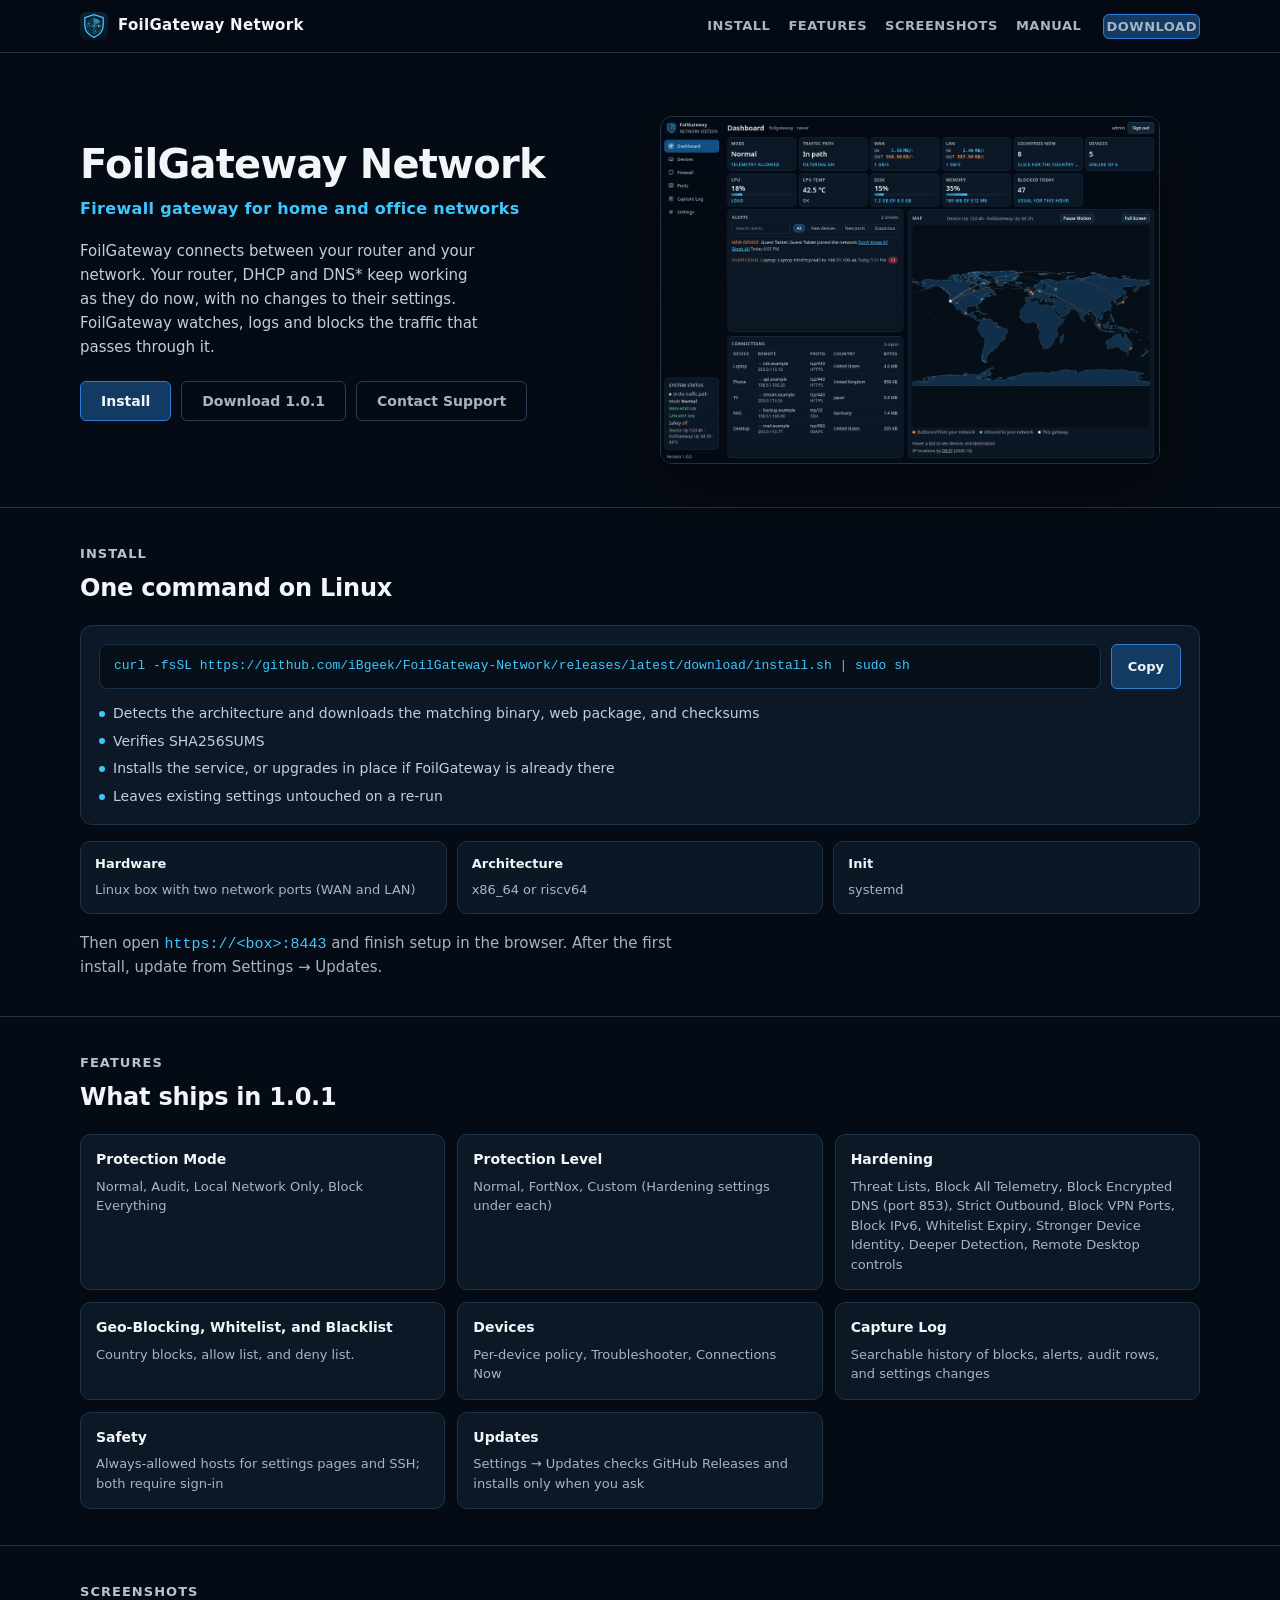
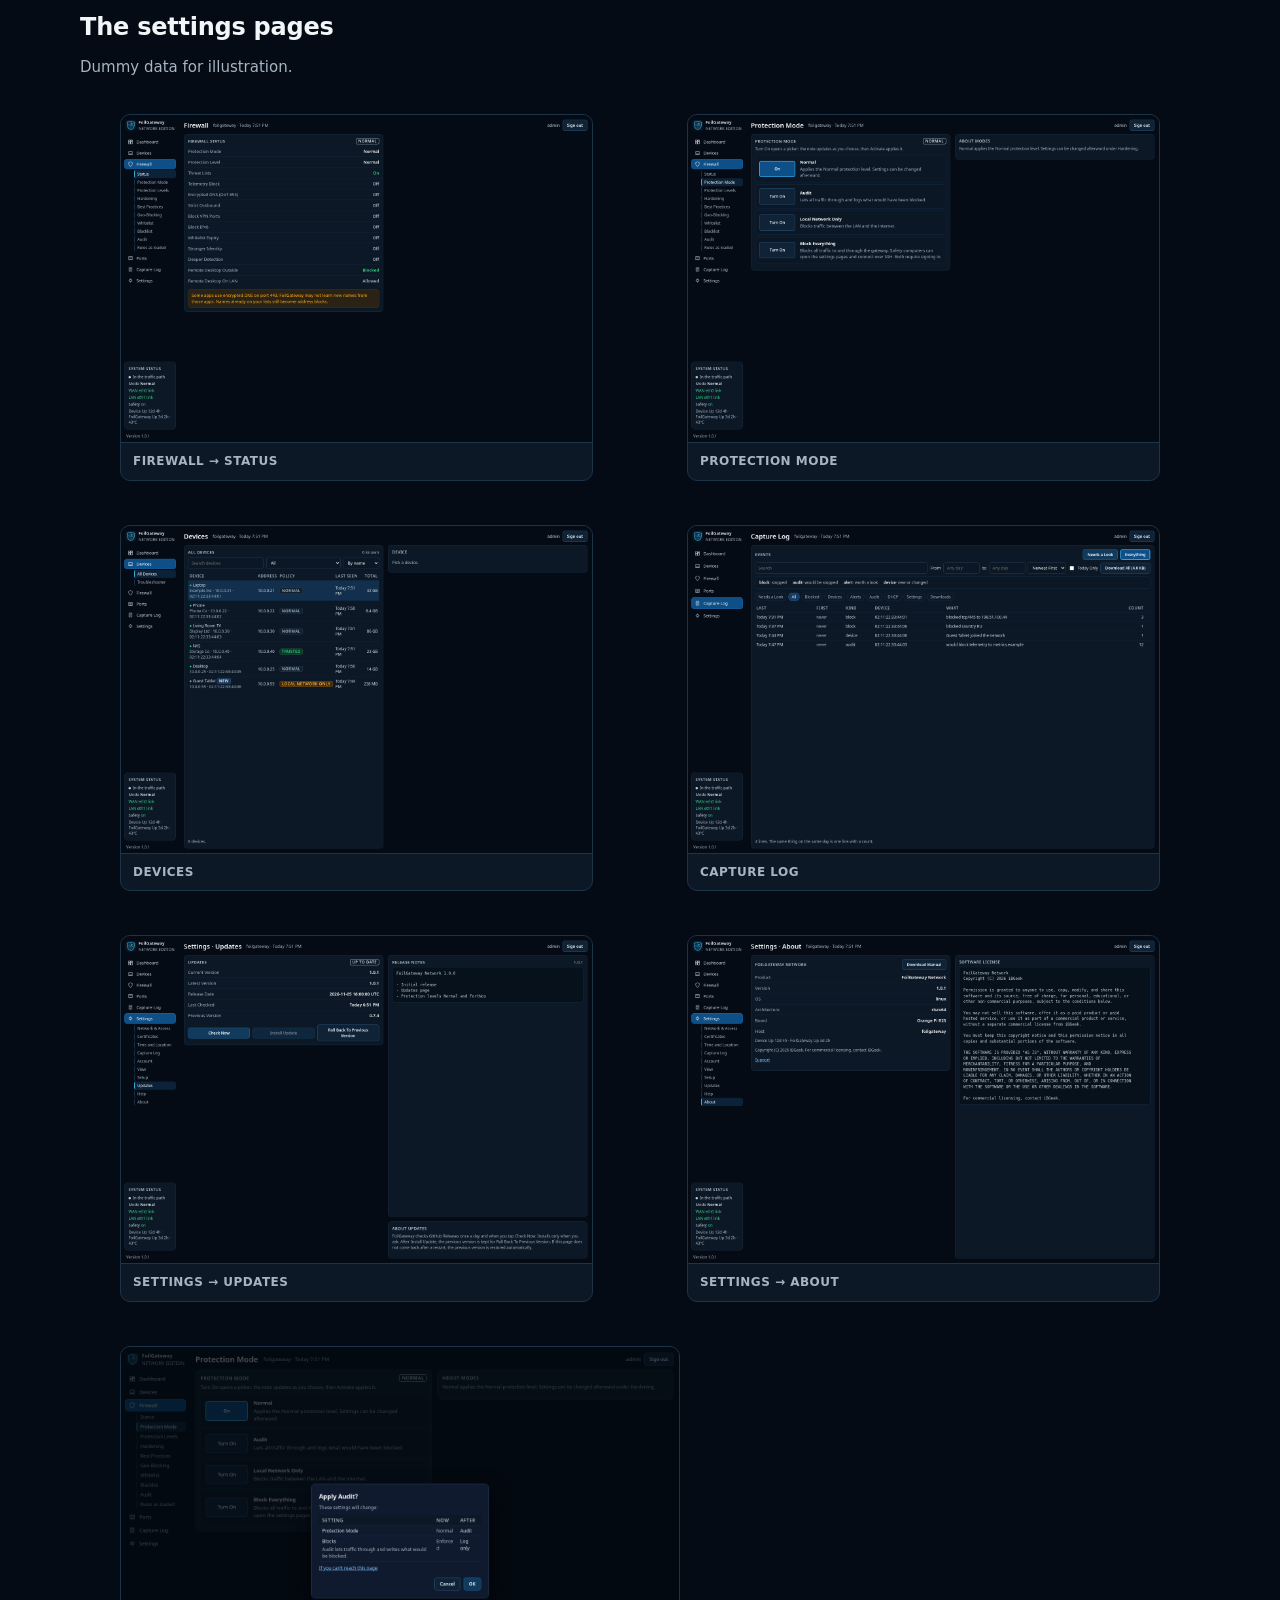
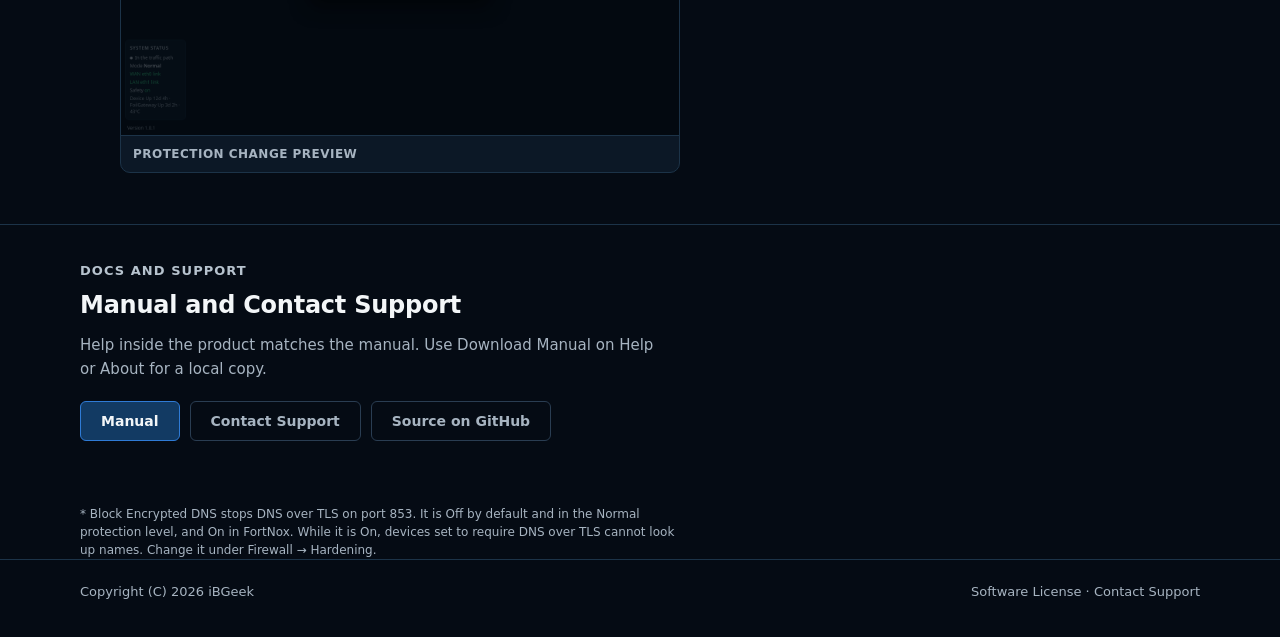
==== docs/index.html @ 348b19ff "Fix - Normal protection level leaves Block Encrypted DNS Off" ====
<!DOCTYPE html>
<html lang="en">
<head>
<meta charset="utf-8">
<meta name="viewport" content="width=device-width, initial-scale=1">
<title>FoilGateway Network</title>
<meta name="description" content="Firewall gateway for home and office networks.">
<style>
:root {
  --bg: #050b14;
  --card: #0c1826;
  --line: #1c3348;
  --text: #d5dde6;
  --text-2: #c4ced8;
  --strong: #f3f6f8;
  --dim: #a7b4c1;
  --head: #b7c3ce;
  --blue: #3ec6ff;
  --nav: #0d4f86;
  --nav-line: #1a6cb5;
  --ok: #3dd68c;
  --link: #7fc4ff;
  --btn-bg: #123a63;
  --btn-line: #2f7bd6;
  --card-bg: #0b1724;
  --font: "Segoe UI", system-ui, sans-serif;
}
*, *::before, *::after { box-sizing: border-box; }
html { scroll-behavior: smooth; }
body {
  margin: 0;
  background: var(--bg);
  color: var(--text);
  font: 15px/1.55 var(--font);
  -webkit-font-smoothing: antialiased;
}
a { color: var(--link); text-decoration: none; }
a:hover { text-decoration: underline; }
img { max-width: 100%; height: auto; display: block; }

.wrap {
  width: min(1120px, calc(100% - 40px));
  margin: 0 auto;
}

/* Top bar */
.top {
  border-bottom: 1px solid var(--line);
  background: rgba(5, 11, 20, 0.92);
  position: sticky;
  top: 0;
  z-index: 20;
  backdrop-filter: blur(8px);
}
.top-inner {
  display: flex;
  align-items: center;
  gap: 16px;
  padding: 12px 0;
  flex-wrap: wrap;
}
.brand {
  display: flex;
  align-items: center;
  gap: 10px;
  color: var(--strong);
  text-decoration: none;
  font-weight: 600;
  letter-spacing: .02em;
}
.brand:hover { text-decoration: none; }
.brand img { width: 28px; height: 28px; }
.nav {
  display: flex;
  gap: 4px 14px;
  margin-left: auto;
  flex-wrap: wrap;
  align-items: center;
}
.nav a {
  color: var(--dim);
  font-size: 13px;
  letter-spacing: .04em;
  text-transform: uppercase;
  font-weight: 600;
  text-decoration: none;
  padding: 4px 2px;
}
.nav a:hover { color: var(--strong); text-decoration: none; }
.nav .btn {
  margin-left: 6px;
}

/* Buttons */
.btn {
  display: inline-block;
  font: 600 13px var(--font);
  padding: 9px 16px;
  border-radius: 6px;
  border: 1px solid var(--btn-line);
  background: var(--btn-bg);
  color: var(--strong);
  text-decoration: none;
  cursor: pointer;
  white-space: nowrap;
}
.btn:hover { border-color: #38bdf8; text-decoration: none; color: var(--strong); }
.btn.quiet {
  background: transparent;
  border-color: #2a3d52;
  color: var(--dim);
}
.btn.quiet:hover { color: var(--strong); border-color: #3a5b7c; }
.btn.lg { padding: 11px 20px; font-size: 14px; }

/* Hero */
.hero {
  padding: 48px 0 28px;
  display: grid;
  grid-template-columns: minmax(0, 1fr) minmax(0, 1.15fr);
  gap: 36px;
  align-items: center;
}
.hero h1 {
  margin: 0 0 10px;
  font-size: clamp(28px, 4vw, 40px);
  font-weight: 600;
  color: var(--strong);
  letter-spacing: -0.02em;
  line-height: 1.15;
}
.hero .tag {
  margin: 0 0 18px;
  color: var(--blue);
  font-size: 16px;
  font-weight: 600;
  letter-spacing: .02em;
}
.hero .lede {
  margin: 0 0 22px;
  color: var(--text-2);
  font-size: 15px;
  line-height: 1.6;
  max-width: 42ch;
}
.hero-acts {
  display: flex;
  flex-wrap: wrap;
  gap: 10px;
  margin-bottom: 18px;
}
.hero-shot {
  border: 1px solid var(--line);
  border-radius: 12px;
  overflow: hidden;
  background: #071018;
  box-shadow: 0 24px 60px rgba(0, 0, 0, .45);
}
.hero-shot img {
  width: 100%;
  display: block;
}

/* Sections */
section {
  padding: 36px 0;
  border-top: 1px solid var(--line);
}
section h2 {
  margin: 0 0 6px;
  font-size: 13px;
  letter-spacing: .08em;
  text-transform: uppercase;
  color: var(--head);
  font-weight: 600;
}
section .sec-title {
  margin: 0 0 18px;
  font-size: 24px;
  font-weight: 600;
  color: var(--strong);
  letter-spacing: -0.01em;
}
section p.lead {
  margin: -8px 0 20px;
  color: var(--dim);
  max-width: 62ch;
  line-height: 1.55;
}

/* Install */
.install-box {
  border: 1px solid var(--line);
  border-radius: 12px;
  background: var(--card);
  padding: 18px 18px 16px;
}
.install-row {
  display: flex;
  gap: 10px;
  align-items: stretch;
  flex-wrap: wrap;
}
.install-row pre {
  flex: 1 1 280px;
  margin: 0;
  padding: 12px 14px;
  background: #071018;
  border: 1px solid #16304a;
  border-radius: 8px;
  color: var(--blue);
  font: 13px/1.45 ui-monospace, SFMono-Regular, Menlo, Consolas, monospace;
  overflow-x: auto;
  white-space: pre-wrap;
  word-break: break-all;
}
.install-row .btn {
  align-self: stretch;
  display: inline-flex;
  align-items: center;
}
.install-notes {
  margin: 14px 0 0;
  padding: 0;
  list-style: none;
  display: grid;
  gap: 6px;
}
.install-notes li {
  color: var(--text-2);
  font-size: 14px;
  padding-left: 14px;
  position: relative;
}
.install-notes li::before {
  content: "";
  position: absolute;
  left: 0;
  top: .55em;
  width: 6px;
  height: 6px;
  border-radius: 50%;
  background: var(--blue);
}
.reqs {
  margin-top: 16px;
  display: grid;
  grid-template-columns: repeat(3, minmax(0, 1fr));
  gap: 10px;
}
.req {
  border: 1px solid var(--line);
  border-radius: 10px;
  background: var(--card-bg);
  padding: 12px 14px;
}
.req b {
  display: block;
  color: var(--strong);
  font-size: 13px;
  margin-bottom: 4px;
}
.req span {
  color: var(--dim);
  font-size: 13px;
  line-height: 1.45;
}

/* Features */
.features {
  display: grid;
  grid-template-columns: repeat(3, minmax(0, 1fr));
  gap: 12px;
}
.feat {
  border: 1px solid var(--line);
  border-radius: 10px;
  background: var(--card);
  padding: 14px 15px 15px;
  min-width: 0;
}
.feat h3 {
  margin: 0 0 6px;
  font-size: 14px;
  font-weight: 600;
  color: var(--strong);
}
.feat p {
  margin: 0;
  color: var(--dim);
  font-size: 13px;
  line-height: 1.5;
}

/* Gallery */
.gallery {
  display: grid;
  grid-template-columns: repeat(2, minmax(0, 1fr));
  gap: 14px;
}
.gallery .shot:last-child:nth-child(odd) {
  grid-column: 1 / -1;
  max-width: 560px;
  justify-self: start;
}
.shot {
  border: 1px solid var(--line);
  border-radius: 10px;
  background: var(--card);
  overflow: hidden;
  min-width: 0;
}
.shot img {
  width: 100%;
  background: #071018;
  border-bottom: 1px solid var(--line);
}
.shot figcaption {
  padding: 9px 12px;
  color: var(--dim);
  font-size: 12px;
  letter-spacing: .04em;
  text-transform: uppercase;
  font-weight: 600;
}

/* Links strip */
.links {
  display: flex;
  flex-wrap: wrap;
  gap: 10px;
}

/* Footer */
.fine {
  margin: 28px 0 0;
  color: var(--dim);
  font-size: 12px;
  line-height: 1.5;
  max-width: 78ch;
}
footer {
  border-top: 1px solid var(--line);
  padding: 22px 0 36px;
  color: var(--dim);
  font-size: 13px;
}
.foot-inner {
  display: flex;
  flex-wrap: wrap;
  gap: 10px 24px;
  align-items: center;
  justify-content: space-between;
}
.foot-inner a { color: var(--dim); }
.foot-inner a:hover { color: var(--link); }

@media (max-width: 900px) {
  .hero { grid-template-columns: 1fr; gap: 24px; padding-top: 32px; }
  .hero .lede { max-width: none; }
  .features { grid-template-columns: 1fr 1fr; }
  .reqs { grid-template-columns: 1fr; }
}
@media (max-width: 640px) {
  .wrap { width: calc(100% - 28px); }
  .nav { width: 100%; margin-left: 0; }
  .features { grid-template-columns: 1fr; }
  .gallery { grid-template-columns: 1fr; }
  .hero h1 { font-size: 28px; }
  .top-inner { padding: 10px 0; }
  section { padding: 28px 0; }
}
</style>
</head>
<body>
<header class="top">
  <div class="wrap top-inner">
    <a class="brand" href="#">
      <img src="images/icon.svg" alt="">
      FoilGateway Network
    </a>
    <nav class="nav" aria-label="Page">
      <a href="#install">Install</a>
      <a href="#features">Features</a>
      <a href="#screenshots">Screenshots</a>
      <a href="#manual">Manual</a>
      <a class="btn" href="https://github.com/iBgeek/FoilGateway-Network/releases/latest">Download</a>
    </nav>
  </div>
</header>

<main>
  <div class="wrap hero">
    <div>
      <h1>FoilGateway Network</h1>
      <p class="tag">Firewall gateway for home and office networks</p>
      <p class="lede">FoilGateway connects between your router and your network. Your router, DHCP and DNS* keep working as they do now, with no changes to their settings. FoilGateway watches, logs and blocks the traffic that passes through it.</p>
      <div class="hero-acts">
        <a class="btn lg" href="#install">Install</a>
        <a class="btn lg quiet" href="https://github.com/iBgeek/FoilGateway-Network/releases/latest">Download 1.0.1</a>
        <a class="btn lg quiet" href="https://github.com/iBgeek/FoilGateway-Network/discussions/1">Contact Support</a>
      </div>
    </div>
    <figure class="hero-shot">
      <img src="images/00-dashboard-map.gif" width="960" height="540" alt="Dashboard with live connection map">
    </figure>
  </div>

  <section id="install">
    <div class="wrap">
      <h2>Install</h2>
      <p class="sec-title">One command on Linux</p>
      <div class="install-box">
        <div class="install-row">
          <pre id="install-cmd">curl -fsSL https://github.com/iBgeek/FoilGateway-Network/releases/latest/download/install.sh | sudo sh</pre>
          <button type="button" class="btn" id="copy-btn" aria-label="Copy install command">Copy</button>
        </div>
        <ul class="install-notes">
          <li>Detects the architecture and downloads the matching binary, web package, and checksums</li>
          <li>Verifies SHA256SUMS</li>
          <li>Installs the service, or upgrades in place if FoilGateway is already there</li>
          <li>Leaves existing settings untouched on a re-run</li>
        </ul>
      </div>
      <div class="reqs">
        <div class="req"><b>Hardware</b><span>Linux box with two network ports (WAN and LAN)</span></div>
        <div class="req"><b>Architecture</b><span>x86_64 or riscv64</span></div>
        <div class="req"><b>Init</b><span>systemd</span></div>
      </div>
      <p class="lead" style="margin-top:18px;margin-bottom:0">Then open <code style="color:var(--blue)">https://&lt;box&gt;:8443</code> and finish setup in the browser. After the first install, update from Settings → Updates.</p>
    </div>
  </section>

  <section id="features">
    <div class="wrap">
      <h2>Features</h2>
      <p class="sec-title">What ships in 1.0.1</p>
      <div class="features">
        <article class="feat">
          <h3>Protection Mode</h3>
          <p>Normal, Audit, Local Network Only, Block Everything</p>
        </article>
        <article class="feat">
          <h3>Protection Level</h3>
          <p>Normal, FortNox, Custom (Hardening settings under each)</p>
        </article>
        <article class="feat">
          <h3>Hardening</h3>
          <p>Threat Lists, Block All Telemetry, Block Encrypted DNS (port 853), Strict Outbound, Block VPN Ports, Block IPv6, Whitelist Expiry, Stronger Device Identity, Deeper Detection, Remote Desktop controls</p>
        </article>
        <article class="feat">
          <h3>Geo-Blocking, Whitelist, and Blacklist</h3>
          <p>Country blocks, allow list, and deny list.</p>
        </article>
        <article class="feat">
          <h3>Devices</h3>
          <p>Per-device policy, Troubleshooter, Connections Now</p>
        </article>
        <article class="feat">
          <h3>Capture Log</h3>
          <p>Searchable history of blocks, alerts, audit rows, and settings changes</p>
        </article>
        <article class="feat">
          <h3>Safety</h3>
          <p>Always-allowed hosts for settings pages and SSH; both require sign-in</p>
        </article>
        <article class="feat">
          <h3>Updates</h3>
          <p>Settings → Updates checks GitHub Releases and installs only when you ask</p>
        </article>
      </div>
    </div>
  </section>

  <section id="screenshots">
    <div class="wrap">
      <h2>Screenshots</h2>
      <p class="sec-title">The settings pages</p>
      <p class="lead">Dummy data for illustration.</p>
      <div class="gallery">
        <figure class="shot">
          <img src="images/02-firewall-status.png" alt="Firewall Status">
          <figcaption>Firewall → Status</figcaption>
        </figure>
        <figure class="shot">
          <img src="images/03-protection-mode.png" alt="Protection Mode">
          <figcaption>Protection Mode</figcaption>
        </figure>
        <figure class="shot">
          <img src="images/04-devices.png" alt="Devices">
          <figcaption>Devices</figcaption>
        </figure>
        <figure class="shot">
          <img src="images/05-capture-log.png" alt="Capture Log">
          <figcaption>Capture Log</figcaption>
        </figure>
        <figure class="shot">
          <img src="images/06-settings-updates.png" alt="Settings Updates">
          <figcaption>Settings → Updates</figcaption>
        </figure>
        <figure class="shot">
          <img src="images/07-settings-about.png" alt="Settings About">
          <figcaption>Settings → About</figcaption>
        </figure>
        <figure class="shot">
          <img src="images/08-protection-preview.png" alt="Protection change preview">
          <figcaption>Protection change preview</figcaption>
        </figure>
      </div>
    </div>
  </section>

  <section id="manual">
    <div class="wrap">
      <h2>Docs and support</h2>
      <p class="sec-title">Manual and Contact Support</p>
      <p class="lead">Help inside the product matches the manual. Use Download Manual on Help or About for a local copy.</p>
      <div class="links">
        <a class="btn lg" href="https://github.com/iBgeek/FoilGateway-Network/releases/latest/download/FoilGateway-Manual.html">Manual</a>
        <a class="btn lg quiet" href="https://github.com/iBgeek/FoilGateway-Network/discussions/1">Contact Support</a>
        <a class="btn lg quiet" href="https://github.com/iBgeek/FoilGateway-Network">Source on GitHub</a>
      </div>
    </div>
  </section>
  <div class="wrap">
    <p class="fine">* Block Encrypted DNS stops DNS over TLS on port 853. It is Off by default and in the Normal protection level, and On in FortNox. While it is On, devices set to require DNS over TLS cannot look up names. Change it under Firewall → Hardening.</p>
  </div>
</main>

<footer>
  <div class="wrap foot-inner">
    <span>Copyright (C) 2026 iBGeek</span>
    <span>
      <a href="https://github.com/iBgeek/FoilGateway-Network/blob/main/LICENSE">Software License</a>
      ·
      <a href="https://github.com/iBgeek/FoilGateway-Network/discussions/1">Contact Support</a>
    </span>
  </div>
</footer>

<script>
(function () {
  var btn = document.getElementById('copy-btn');
  var cmd = document.getElementById('install-cmd');
  if (!btn || !cmd) return;
  btn.addEventListener('click', function () {
    var text = cmd.textContent.trim();
    function done() {
      var prev = btn.textContent;
      btn.textContent = 'Copied';
      setTimeout(function () { btn.textContent = prev; }, 1400);
    }
    if (navigator.clipboard && navigator.clipboard.writeText) {
      navigator.clipboard.writeText(text).then(done).catch(function () {
        window.prompt('Copy the install command', text);
      });
    } else {
      window.prompt('Copy the install command', text);
    }
  });
})();
</script>
</body>
</html>
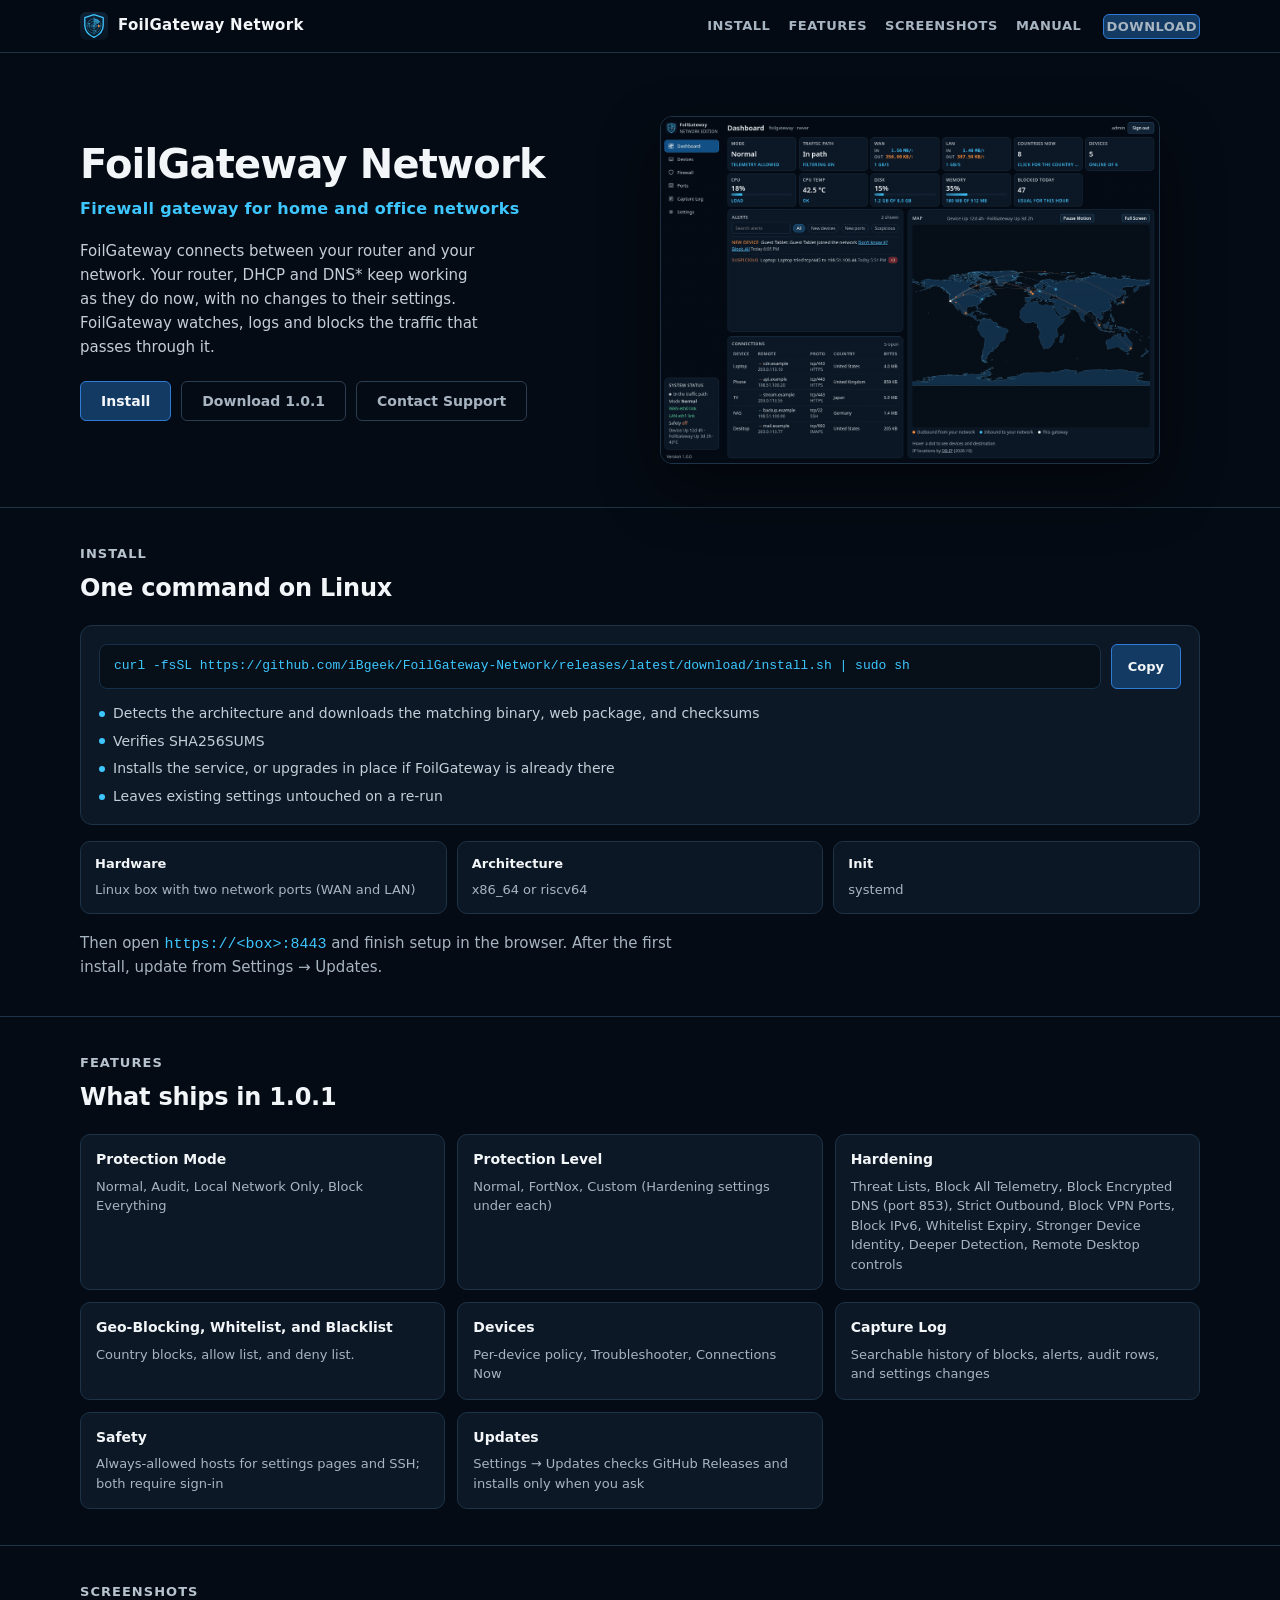
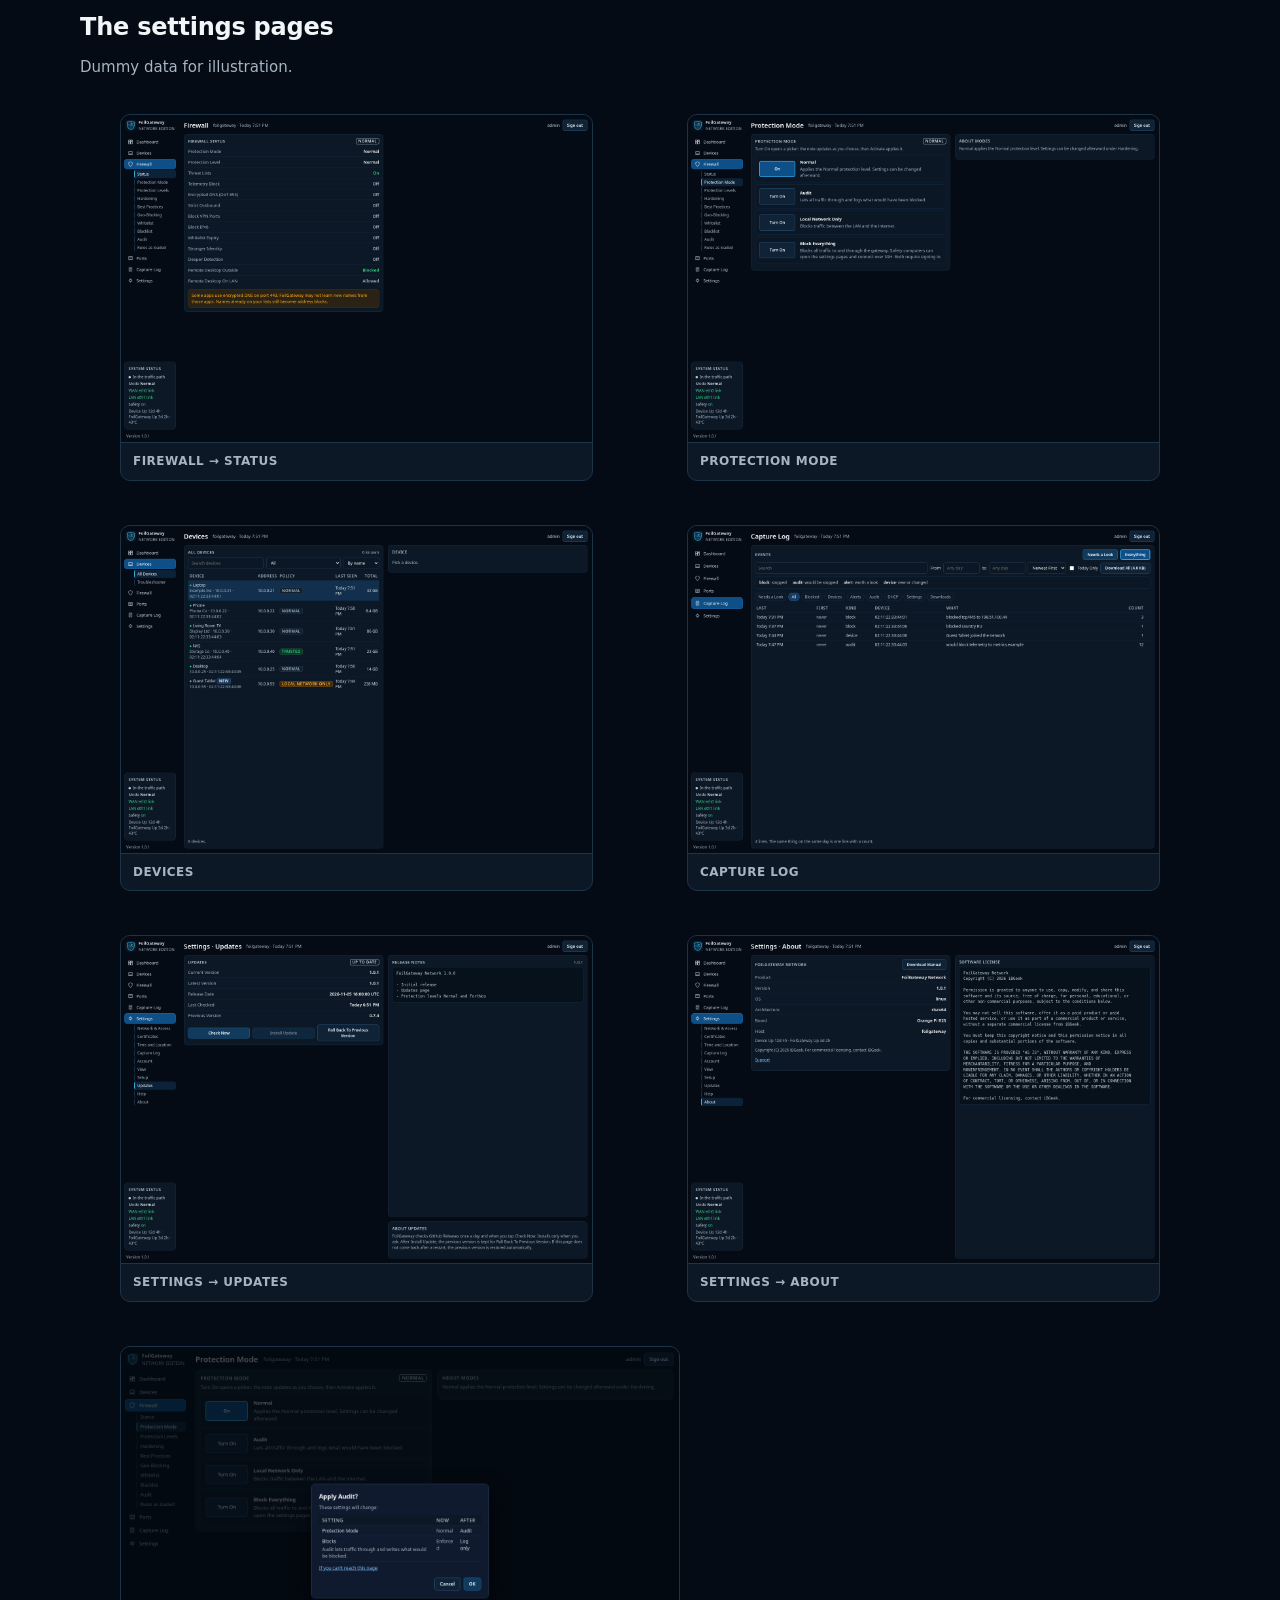
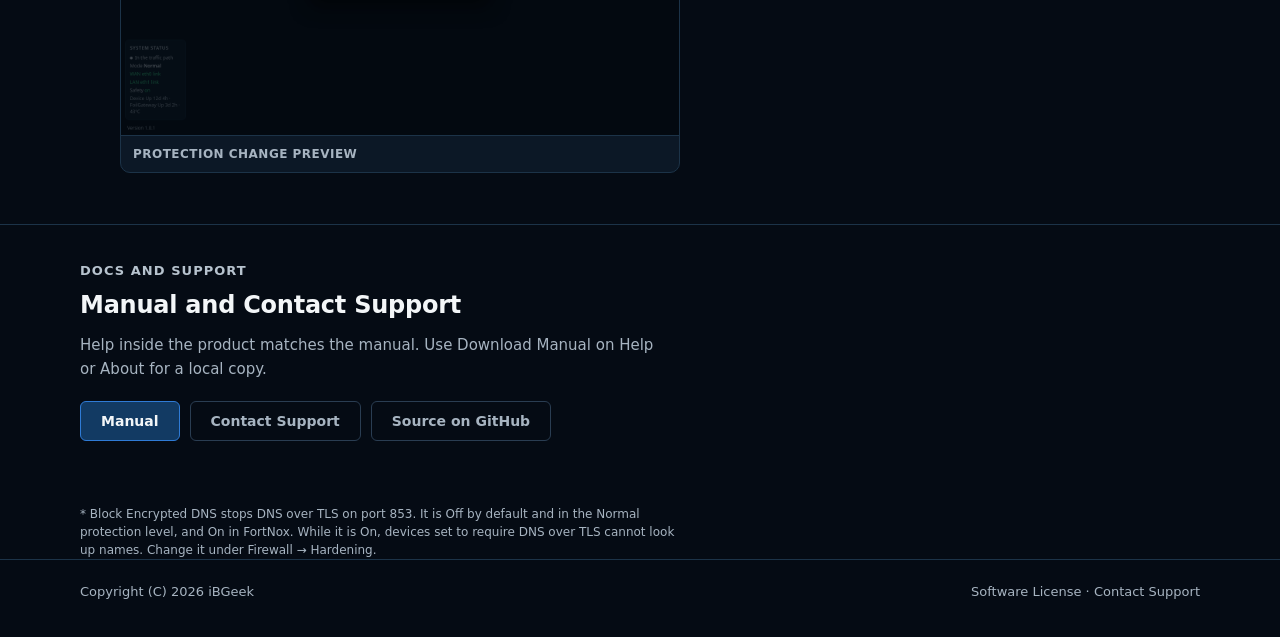
==== commit b7813c60: "Fix - Screenshots on the website enlarge when clicked" ====
--- a/docs/index.html
+++ b/docs/index.html
@@ -370,6 +370,145 @@
   .top-inner { padding: 10px 0; }
   section { padding: 28px 0; }
 }
+
+/* Clickable gallery / hero */
+.shot button.lb-open,
+.hero-shot button.lb-open {
+  display: block;
+  width: 100%;
+  padding: 0;
+  margin: 0;
+  border: 0;
+  background: transparent;
+  cursor: zoom-in;
+  text-align: left;
+  color: inherit;
+  font: inherit;
+}
+.shot button.lb-open:focus-visible,
+.hero-shot button.lb-open:focus-visible {
+  outline: 2px solid var(--blue);
+  outline-offset: 2px;
+}
+.shot button.lb-open img,
+.hero-shot button.lb-open img {
+  width: 100%;
+  display: block;
+  pointer-events: none;
+}
+
+/* Lightbox */
+.lb {
+  position: fixed;
+  inset: 0;
+  z-index: 1000;
+  display: none;
+  align-items: center;
+  justify-content: center;
+  padding: 16px;
+  background: rgba(2, 6, 12, 0.92);
+  backdrop-filter: blur(6px);
+}
+.lb.is-open { display: flex; }
+.lb[hidden] { display: none !important; }
+.lb-dialog {
+  position: relative;
+  max-width: min(1200px, 100%);
+  max-height: 100%;
+  display: flex;
+  flex-direction: column;
+  align-items: center;
+  gap: 10px;
+  outline: none;
+}
+.lb-figure {
+  margin: 0;
+  max-width: 100%;
+  max-height: calc(100vh - 72px);
+  display: flex;
+  flex-direction: column;
+  align-items: center;
+}
+.lb-figure img {
+  max-width: 100%;
+  max-height: calc(100vh - 96px);
+  width: auto;
+  height: auto;
+  object-fit: contain;
+  border: 1px solid var(--line);
+  border-radius: 10px;
+  background: #071018;
+  box-shadow: 0 24px 60px rgba(0, 0, 0, .55);
+}
+.lb-caption {
+  margin: 0;
+  color: var(--dim);
+  font-size: 12px;
+  letter-spacing: .04em;
+  text-transform: uppercase;
+  font-weight: 600;
+  text-align: center;
+}
+.lb-close,
+.lb-prev,
+.lb-next {
+  position: absolute;
+  border: 1px solid var(--btn-line);
+  background: var(--btn-bg);
+  color: var(--strong);
+  border-radius: 6px;
+  cursor: pointer;
+  font: 600 14px var(--font);
+  line-height: 1;
+  padding: 0;
+  display: inline-flex;
+  align-items: center;
+  justify-content: center;
+  z-index: 2;
+}
+.lb-close {
+  top: 12px;
+  right: 12px;
+  width: 40px;
+  height: 40px;
+  font-size: 22px;
+  position: fixed;
+}
+.lb-close:hover,
+.lb-prev:hover,
+.lb-next:hover {
+  border-color: #38bdf8;
+}
+.lb-close:focus-visible,
+.lb-prev:focus-visible,
+.lb-next:focus-visible {
+  outline: 2px solid var(--blue);
+  outline-offset: 2px;
+}
+.lb-prev,
+.lb-next {
+  top: 50%;
+  transform: translateY(-50%);
+  width: 44px;
+  height: 44px;
+  font-size: 20px;
+  position: fixed;
+}
+.lb-prev { left: 12px; }
+.lb-next { right: 12px; }
+@media (max-width: 640px) {
+  .lb { padding: 10px; }
+  .lb-prev, .lb-next {
+    width: 40px;
+    height: 40px;
+    top: auto;
+    bottom: 16px;
+    transform: none;
+  }
+  .lb-prev { left: 16px; }
+  .lb-next { right: 16px; }
+  .lb-figure img { max-height: calc(100vh - 120px); }
+}
 </style>
 </head>
 <body>
@@ -402,7 +541,9 @@
       </div>
     </div>
     <figure class="hero-shot">
-      <img src="images/00-dashboard-map.gif" width="960" height="540" alt="Dashboard with live connection map">
+      <button type="button" class="lb-open" data-lb-src="images/00-dashboard-map.gif" data-lb-alt="Dashboard with live connection map" data-lb-caption="Dashboard with live connection map" aria-label="Enlarge dashboard with live connection map">
+        <img src="images/00-dashboard-map.gif" width="960" height="540" alt="Dashboard with live connection map">
+      </button>
     </figure>
   </div>
 
@@ -479,31 +620,45 @@
       <p class="lead">Dummy data for illustration.</p>
       <div class="gallery">
         <figure class="shot">
-          <img src="images/02-firewall-status.png" alt="Firewall Status">
+          <button type="button" class="lb-open" data-lb-src="images/02-firewall-status.png" data-lb-alt="Firewall Status" data-lb-caption="Firewall → Status" aria-label="Enlarge Firewall → Status">
+            <img src="images/02-firewall-status.png" alt="Firewall Status">
+          </button>
           <figcaption>Firewall → Status</figcaption>
         </figure>
         <figure class="shot">
-          <img src="images/03-protection-mode.png" alt="Protection Mode">
+          <button type="button" class="lb-open" data-lb-src="images/03-protection-mode.png" data-lb-alt="Protection Mode" data-lb-caption="Protection Mode" aria-label="Enlarge Protection Mode">
+            <img src="images/03-protection-mode.png" alt="Protection Mode">
+          </button>
           <figcaption>Protection Mode</figcaption>
         </figure>
         <figure class="shot">
-          <img src="images/04-devices.png" alt="Devices">
+          <button type="button" class="lb-open" data-lb-src="images/04-devices.png" data-lb-alt="Devices" data-lb-caption="Devices" aria-label="Enlarge Devices">
+            <img src="images/04-devices.png" alt="Devices">
+          </button>
           <figcaption>Devices</figcaption>
         </figure>
         <figure class="shot">
-          <img src="images/05-capture-log.png" alt="Capture Log">
+          <button type="button" class="lb-open" data-lb-src="images/05-capture-log.png" data-lb-alt="Capture Log" data-lb-caption="Capture Log" aria-label="Enlarge Capture Log">
+            <img src="images/05-capture-log.png" alt="Capture Log">
+          </button>
           <figcaption>Capture Log</figcaption>
         </figure>
         <figure class="shot">
-          <img src="images/06-settings-updates.png" alt="Settings Updates">
+          <button type="button" class="lb-open" data-lb-src="images/06-settings-updates.png" data-lb-alt="Settings Updates" data-lb-caption="Settings → Updates" aria-label="Enlarge Settings → Updates">
+            <img src="images/06-settings-updates.png" alt="Settings Updates">
+          </button>
           <figcaption>Settings → Updates</figcaption>
         </figure>
         <figure class="shot">
-          <img src="images/07-settings-about.png" alt="Settings About">
+          <button type="button" class="lb-open" data-lb-src="images/07-settings-about.png" data-lb-alt="Settings About" data-lb-caption="Settings → About" aria-label="Enlarge Settings → About">
+            <img src="images/07-settings-about.png" alt="Settings About">
+          </button>
           <figcaption>Settings → About</figcaption>
         </figure>
         <figure class="shot">
-          <img src="images/08-protection-preview.png" alt="Protection change preview">
+          <button type="button" class="lb-open" data-lb-src="images/08-protection-preview.png" data-lb-alt="Protection change preview" data-lb-caption="Protection change preview" aria-label="Enlarge Protection change preview">
+            <img src="images/08-protection-preview.png" alt="Protection change preview">
+          </button>
           <figcaption>Protection change preview</figcaption>
         </figure>
       </div>
@@ -537,6 +692,19 @@
     </span>
   </div>
 </footer>
+
+
+<div class="lb" id="lightbox" hidden role="dialog" aria-modal="true" aria-label="Enlarged screenshot">
+  <button type="button" class="lb-close" id="lb-close" aria-label="Close">×</button>
+  <button type="button" class="lb-prev" id="lb-prev" aria-label="Previous image">‹</button>
+  <button type="button" class="lb-next" id="lb-next" aria-label="Next image">›</button>
+  <div class="lb-dialog" tabindex="-1">
+    <figure class="lb-figure">
+      <img id="lb-img" src="" alt="">
+      <figcaption class="lb-caption" id="lb-caption"></figcaption>
+    </figure>
+  </div>
+</div>
 
 <script>
 (function () {
@@ -560,5 +728,99 @@
   });
 })();
 </script>
+<script>
+(function () {
+  var root = document.getElementById('lightbox');
+  if (!root) return;
+  var img = document.getElementById('lb-img');
+  var caption = document.getElementById('lb-caption');
+  var btnClose = document.getElementById('lb-close');
+  var btnPrev = document.getElementById('lb-prev');
+  var btnNext = document.getElementById('lb-next');
+  var triggers = Array.prototype.slice.call(document.querySelectorAll('.lb-open'));
+  var index = 0;
+  var lastFocus = null;
+  var touchX = null;
+
+  function items() {
+    return triggers.map(function (el) {
+      return {
+        src: el.getAttribute('data-lb-src'),
+        alt: el.getAttribute('data-lb-alt') || '',
+        caption: el.getAttribute('data-lb-caption') || ''
+      };
+    });
+  }
+
+  function show(i) {
+    var list = items();
+    if (!list.length) return;
+    index = (i + list.length) % list.length;
+    var it = list[index];
+    img.src = it.src;
+    img.alt = it.alt;
+    caption.textContent = it.caption;
+  }
+
+  function openAt(i, from) {
+    lastFocus = from || document.activeElement;
+    show(i);
+    root.hidden = false;
+    root.classList.add('is-open');
+    document.body.style.overflow = 'hidden';
+    btnClose.focus();
+  }
+
+  function close() {
+    if (root.hidden) return;
+    root.classList.remove('is-open');
+    root.hidden = true;
+    document.body.style.overflow = '';
+    img.removeAttribute('src');
+    if (lastFocus && lastFocus.focus) lastFocus.focus();
+  }
+
+  triggers.forEach(function (el, i) {
+    el.addEventListener('click', function () { openAt(i, el); });
+  });
+
+  btnClose.addEventListener('click', function (e) {
+    e.stopPropagation();
+    close();
+  });
+  btnPrev.addEventListener('click', function (e) {
+    e.stopPropagation();
+    show(index - 1);
+  });
+  btnNext.addEventListener('click', function (e) {
+    e.stopPropagation();
+    show(index + 1);
+  });
+
+  root.addEventListener('click', function (e) {
+    if (e.target === root) close();
+  });
+
+  document.addEventListener('keydown', function (e) {
+    if (root.hidden) return;
+    if (e.key === 'Escape') { e.preventDefault(); close(); }
+    else if (e.key === 'ArrowLeft') { e.preventDefault(); show(index - 1); }
+    else if (e.key === 'ArrowRight') { e.preventDefault(); show(index + 1); }
+  });
+
+  root.addEventListener('touchstart', function (e) {
+    if (!e.changedTouches || !e.changedTouches.length) return;
+    touchX = e.changedTouches[0].clientX;
+  }, { passive: true });
+  root.addEventListener('touchend', function (e) {
+    if (touchX == null || !e.changedTouches || !e.changedTouches.length) return;
+    var dx = e.changedTouches[0].clientX - touchX;
+    touchX = null;
+    if (Math.abs(dx) < 48) return;
+    if (dx > 0) show(index - 1);
+    else show(index + 1);
+  }, { passive: true });
+})();
+</script>
 </body>
 </html>
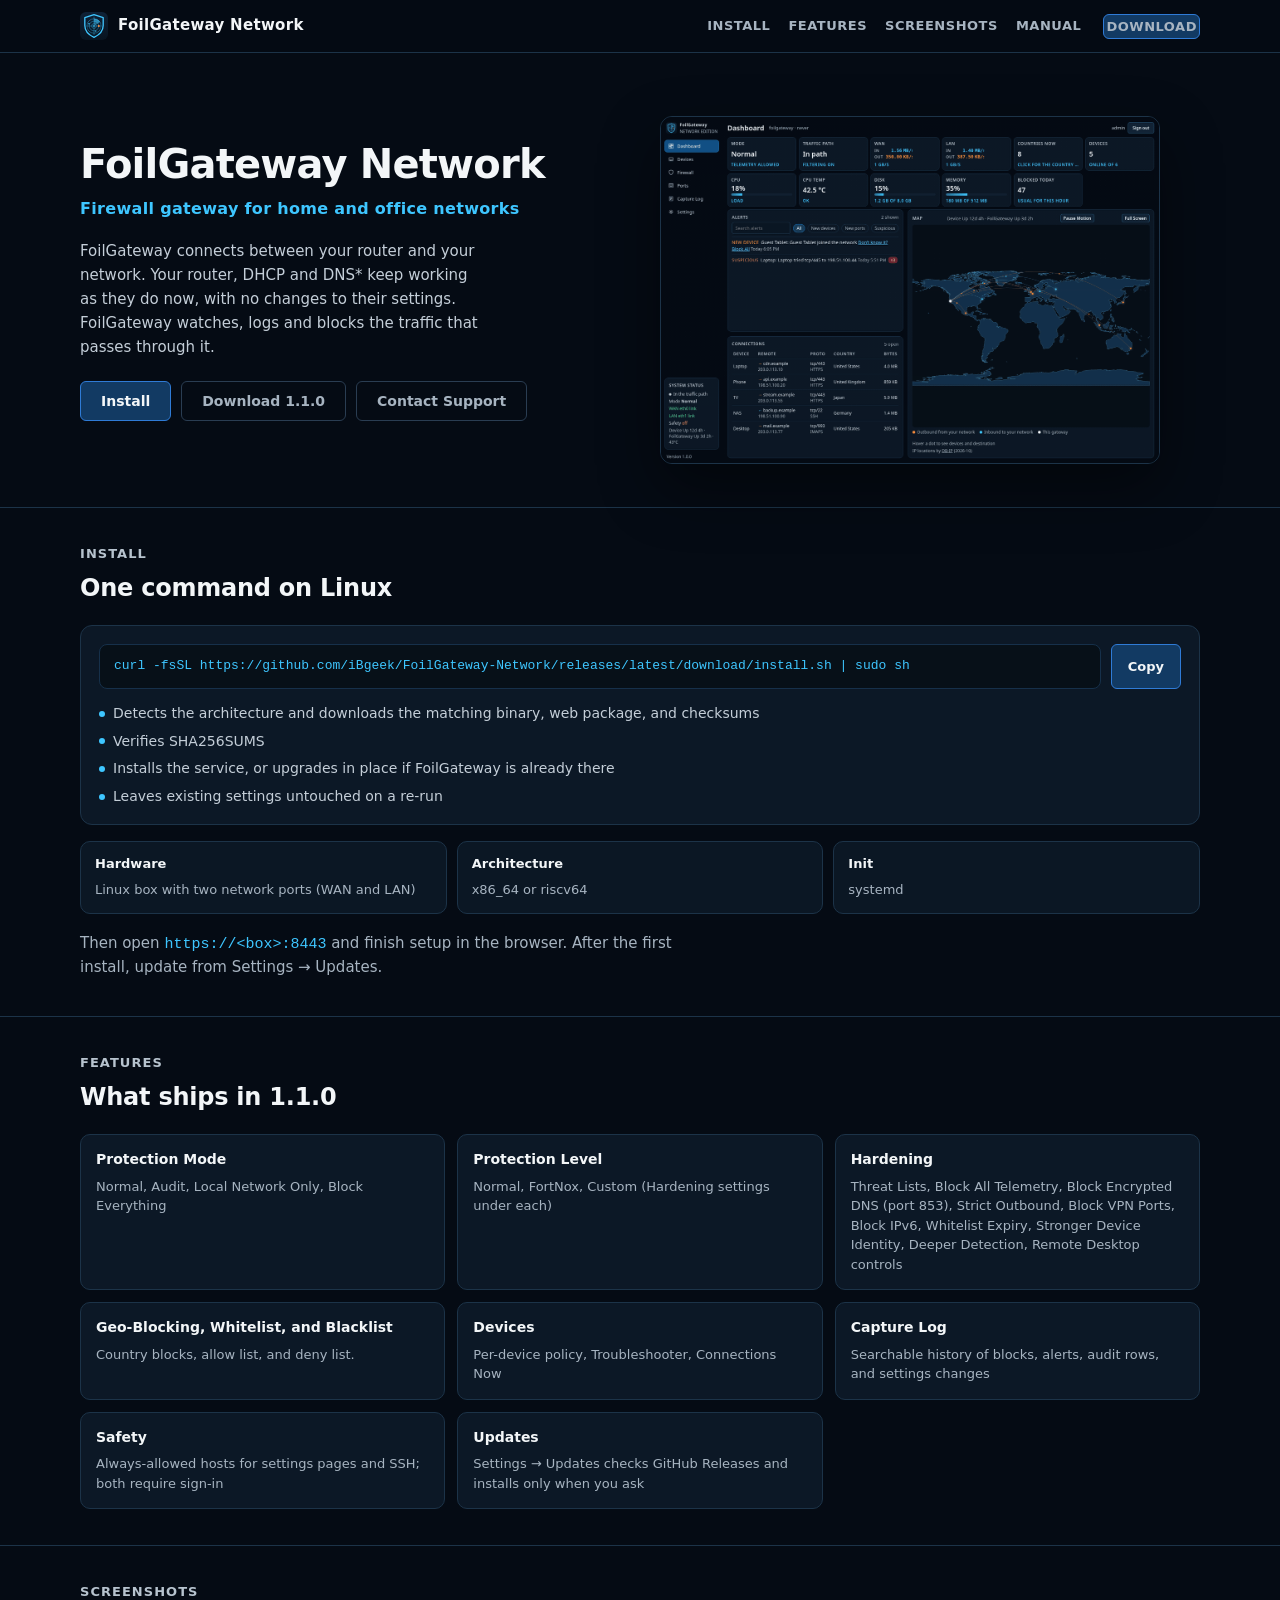
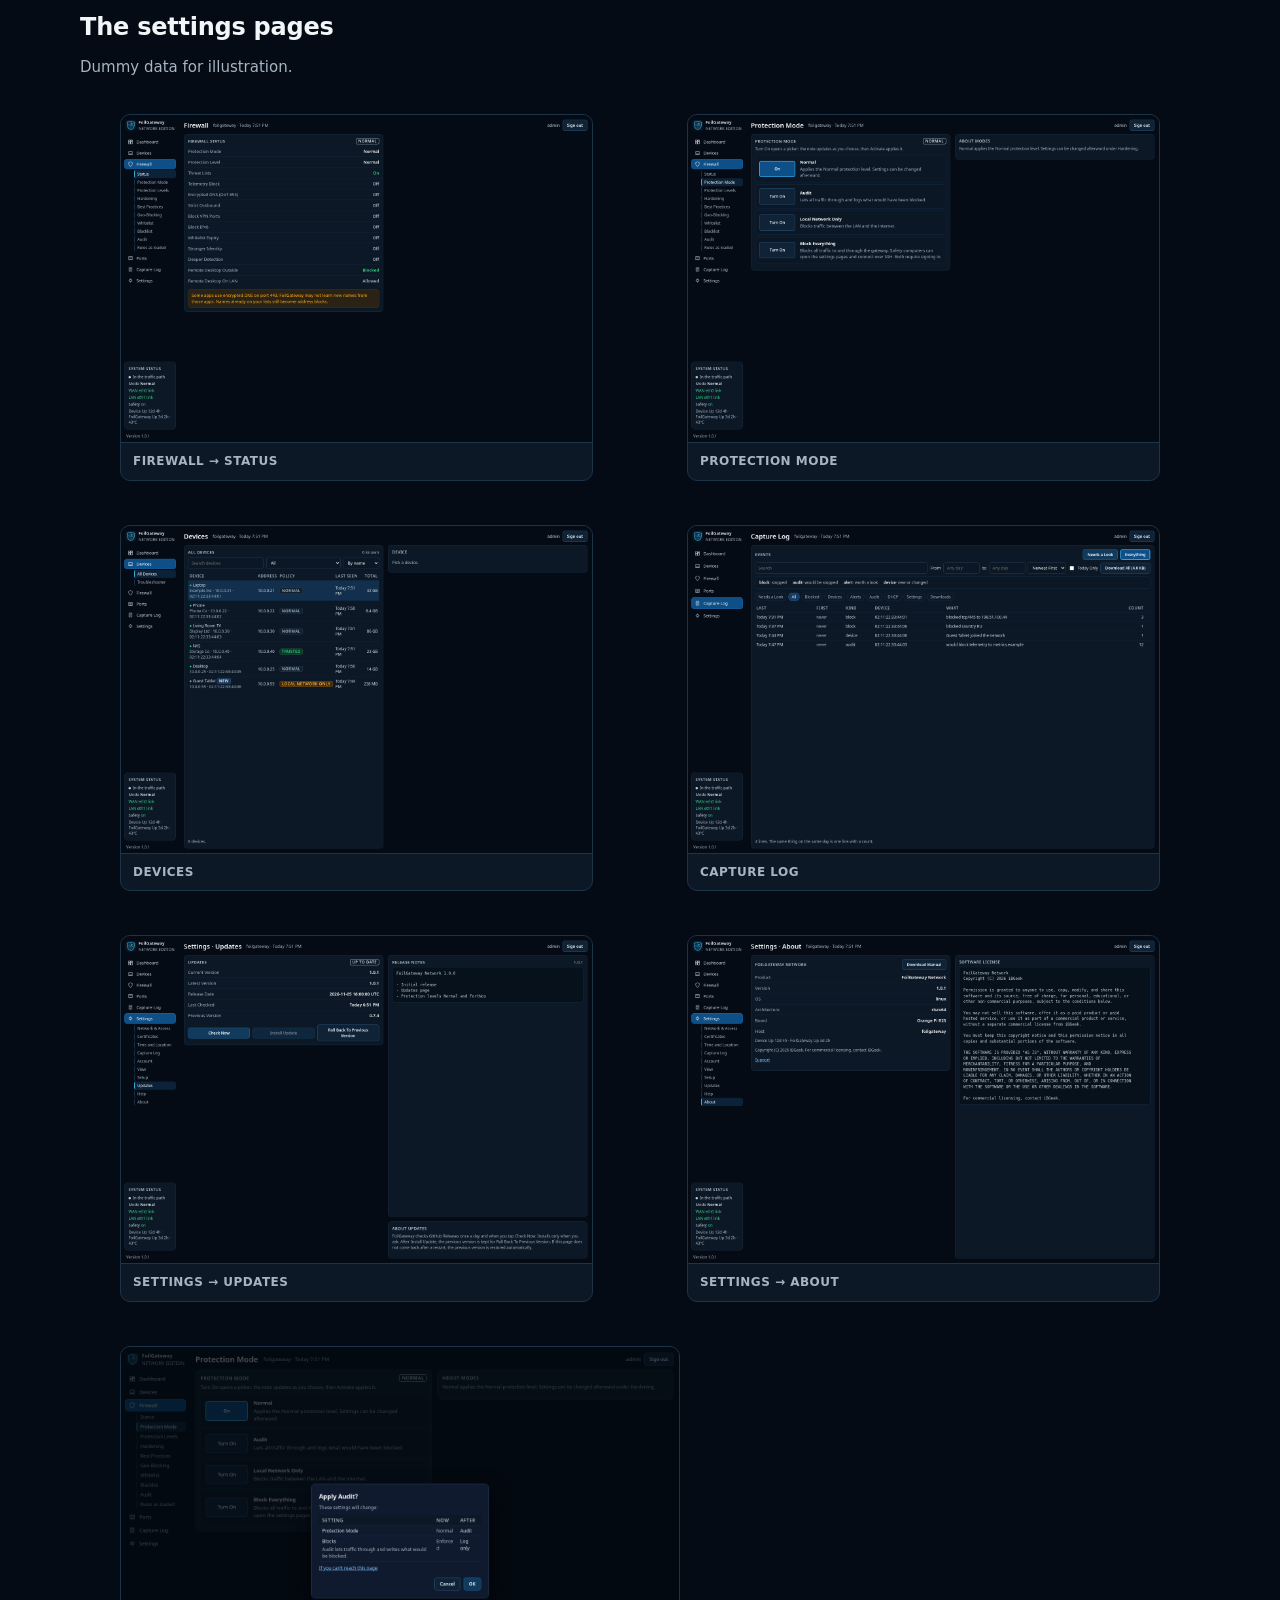
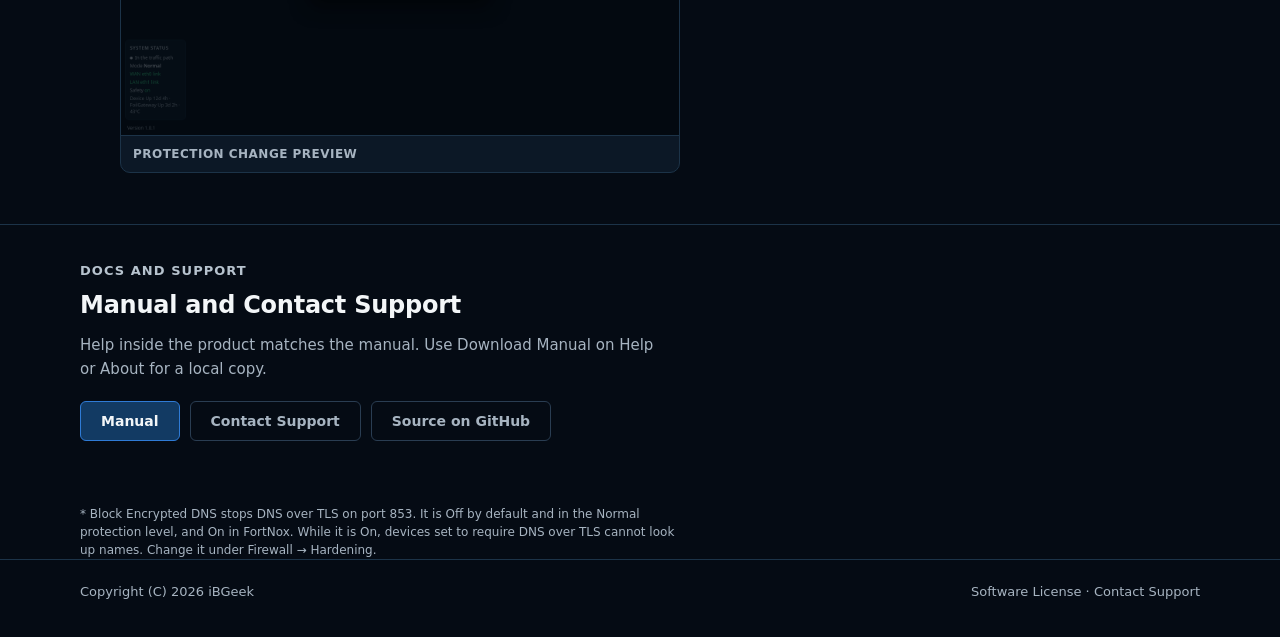
==== commit 737e071d: "Fix - Update website version labels to v1.1.0 Co-authored-by: Tony <codemonkey2k5@users.noreply.gith" ====
--- a/docs/index.html
+++ b/docs/index.html
@@ -536,7 +536,7 @@
       <p class="lede">FoilGateway connects between your router and your network. Your router, DHCP and DNS* keep working as they do now, with no changes to their settings. FoilGateway watches, logs and blocks the traffic that passes through it.</p>
       <div class="hero-acts">
         <a class="btn lg" href="#install">Install</a>
-        <a class="btn lg quiet" href="https://github.com/iBgeek/FoilGateway-Network/releases/latest">Download 1.0.1</a>
+        <a class="btn lg quiet" href="https://github.com/iBgeek/FoilGateway-Network/releases/latest">Download 1.1.0</a>
         <a class="btn lg quiet" href="https://github.com/iBgeek/FoilGateway-Network/discussions/1">Contact Support</a>
       </div>
     </div>
@@ -575,7 +575,7 @@
   <section id="features">
     <div class="wrap">
       <h2>Features</h2>
-      <p class="sec-title">What ships in 1.0.1</p>
+      <p class="sec-title">What ships in 1.1.0</p>
       <div class="features">
         <article class="feat">
           <h3>Protection Mode</h3>
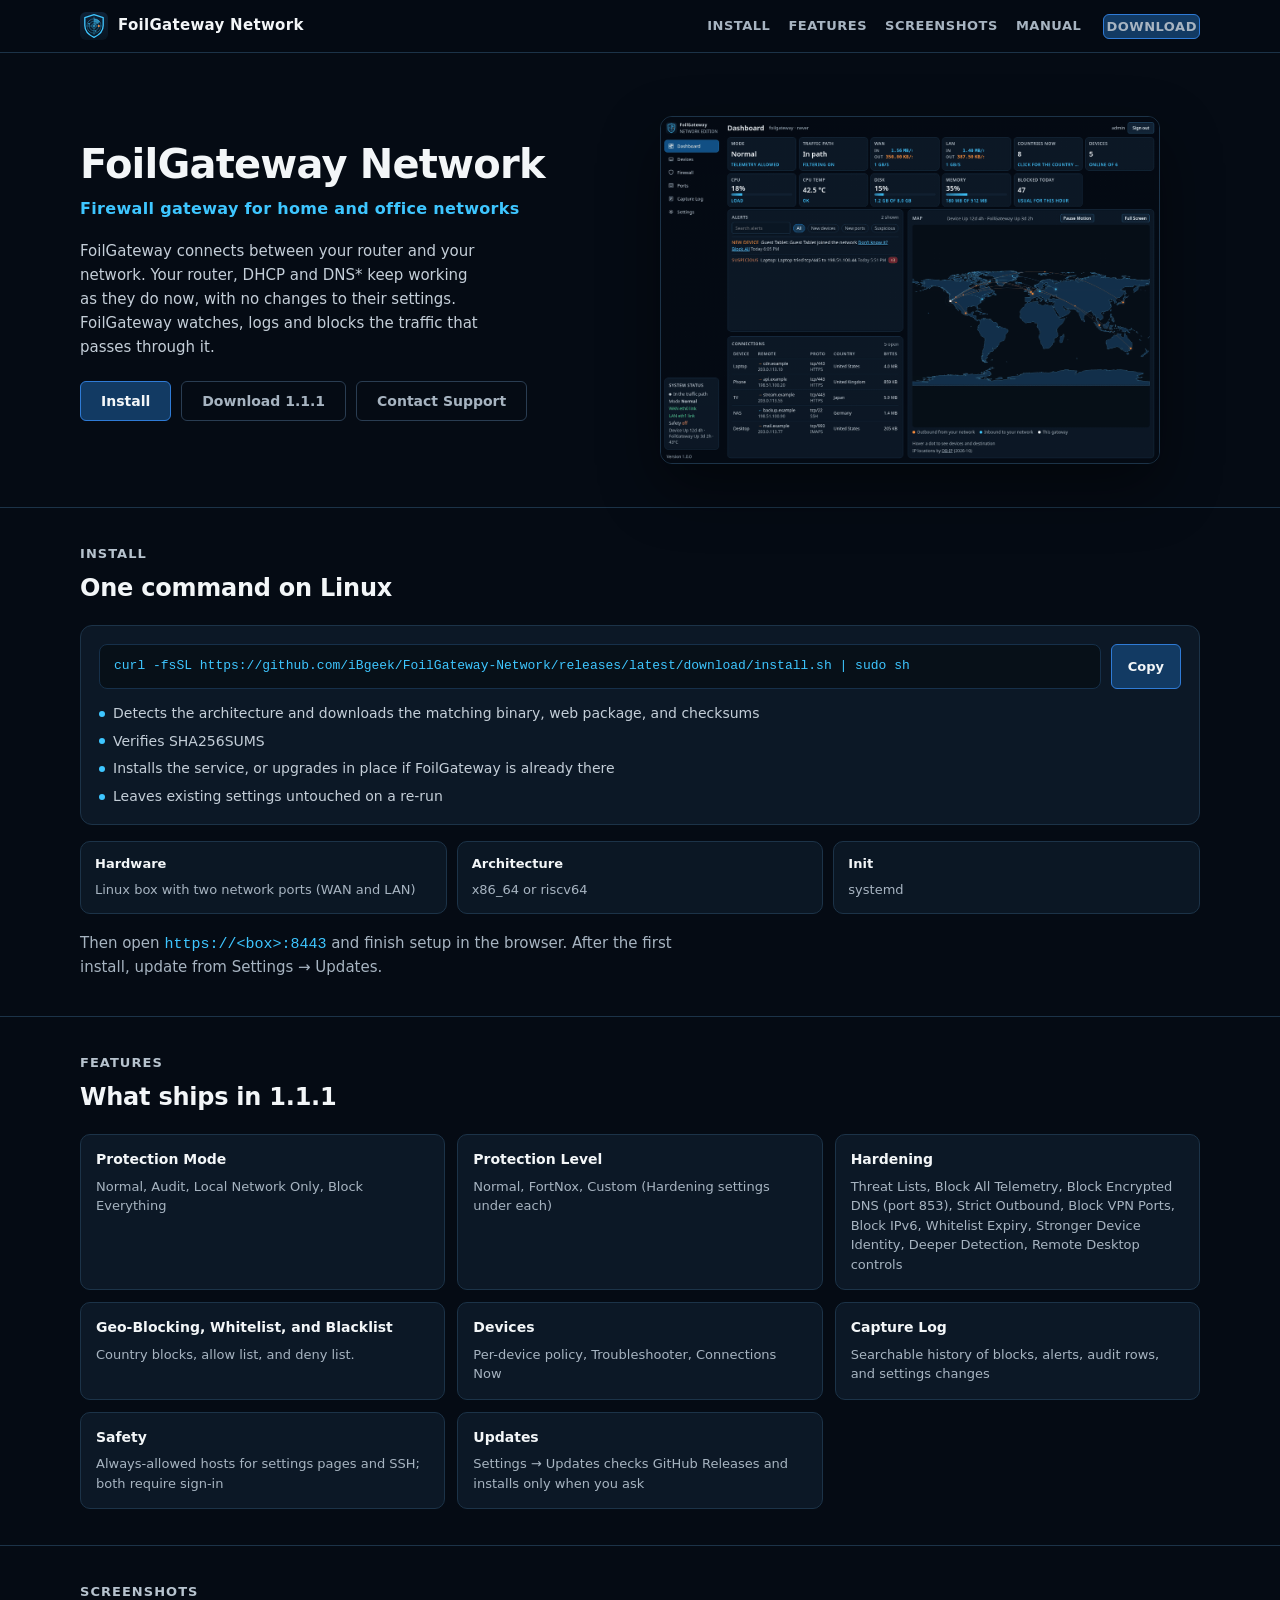
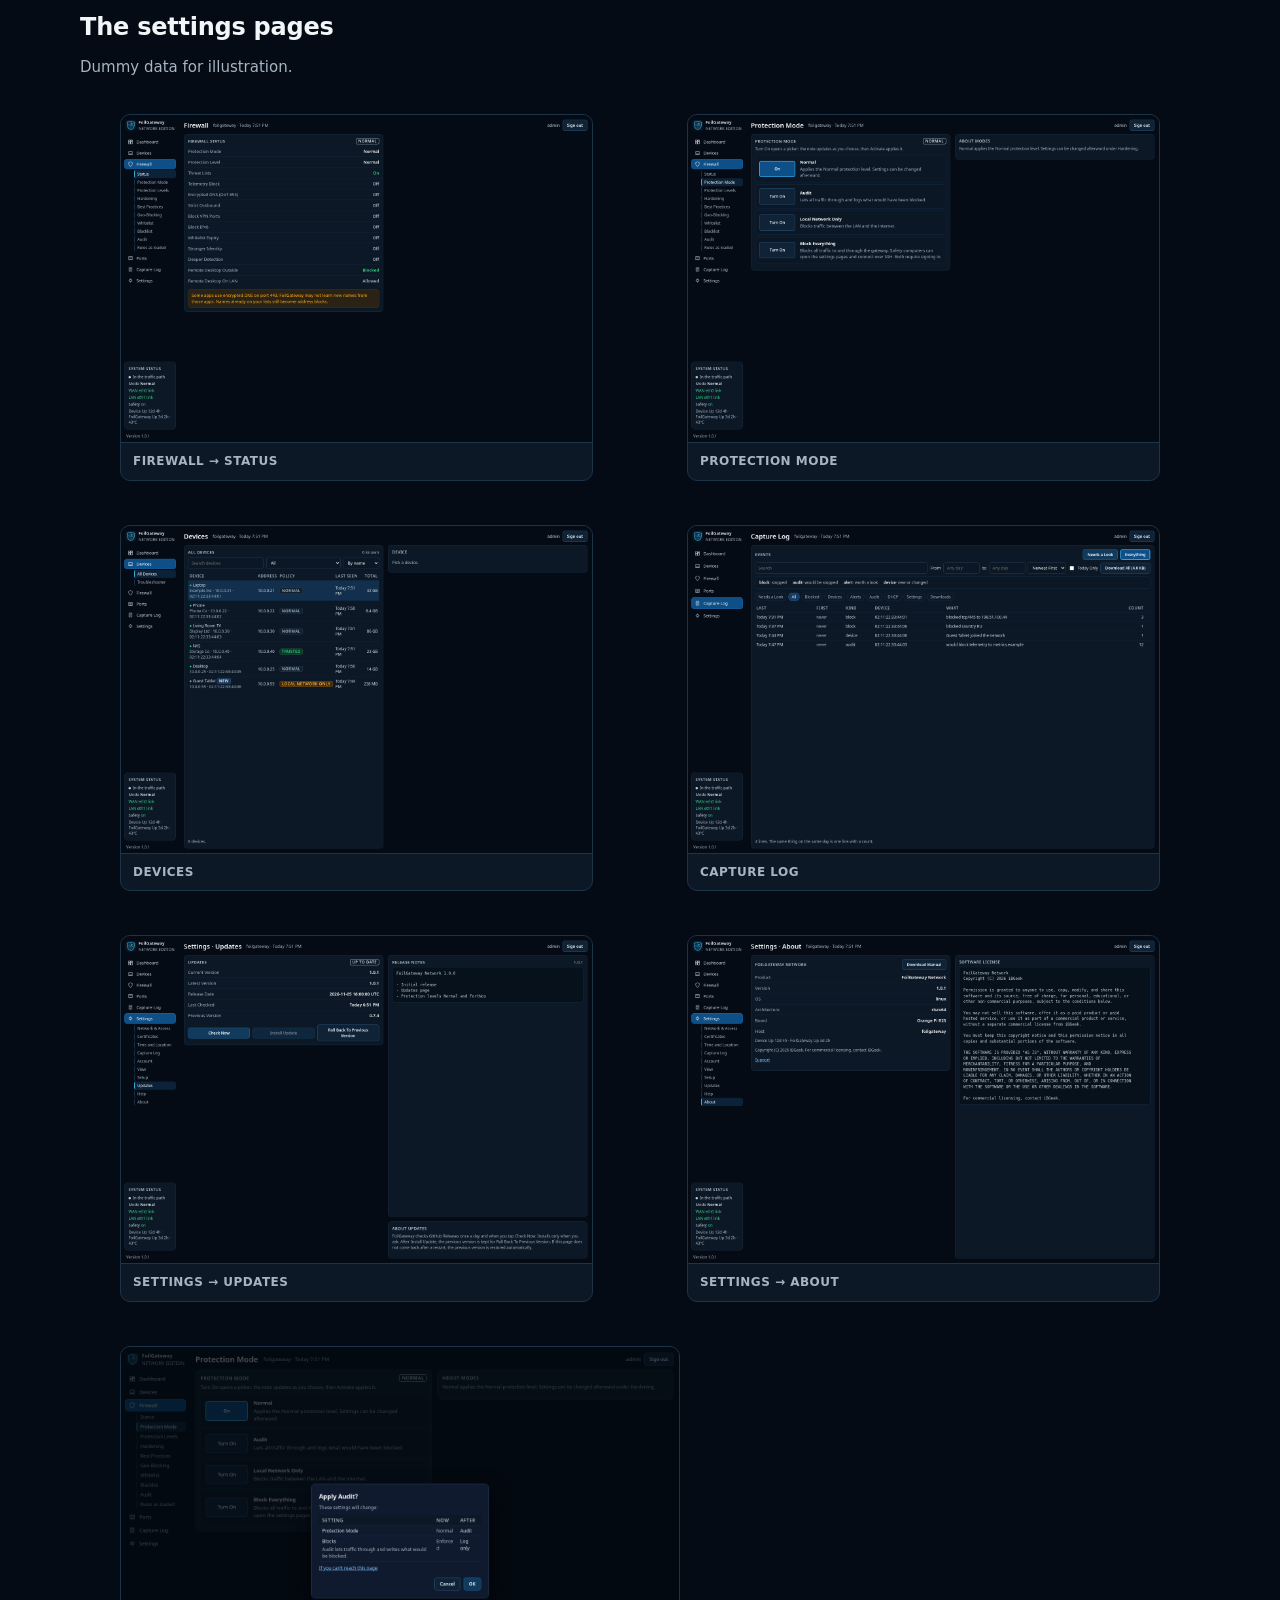
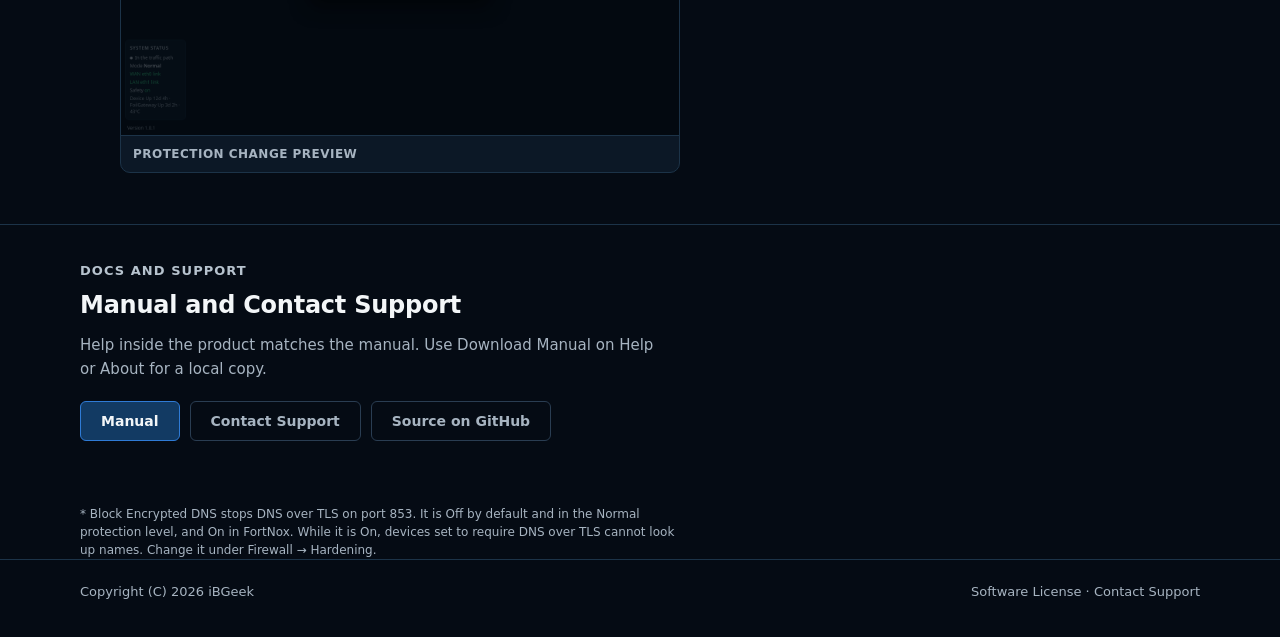
==== commit 8ecbfac9: "Fix - Improve Speed Test accuracy." ====
--- a/docs/index.html
+++ b/docs/index.html
@@ -536,7 +536,7 @@
       <p class="lede">FoilGateway connects between your router and your network. Your router, DHCP and DNS* keep working as they do now, with no changes to their settings. FoilGateway watches, logs and blocks the traffic that passes through it.</p>
       <div class="hero-acts">
         <a class="btn lg" href="#install">Install</a>
-        <a class="btn lg quiet" href="https://github.com/iBgeek/FoilGateway-Network/releases/latest">Download 1.1.0</a>
+        <a class="btn lg quiet" href="https://github.com/iBgeek/FoilGateway-Network/releases/latest">Download 1.1.1</a>
         <a class="btn lg quiet" href="https://github.com/iBgeek/FoilGateway-Network/discussions/1">Contact Support</a>
       </div>
     </div>
@@ -575,7 +575,7 @@
   <section id="features">
     <div class="wrap">
       <h2>Features</h2>
-      <p class="sec-title">What ships in 1.1.0</p>
+      <p class="sec-title">What ships in 1.1.1</p>
       <div class="features">
         <article class="feat">
           <h3>Protection Mode</h3>
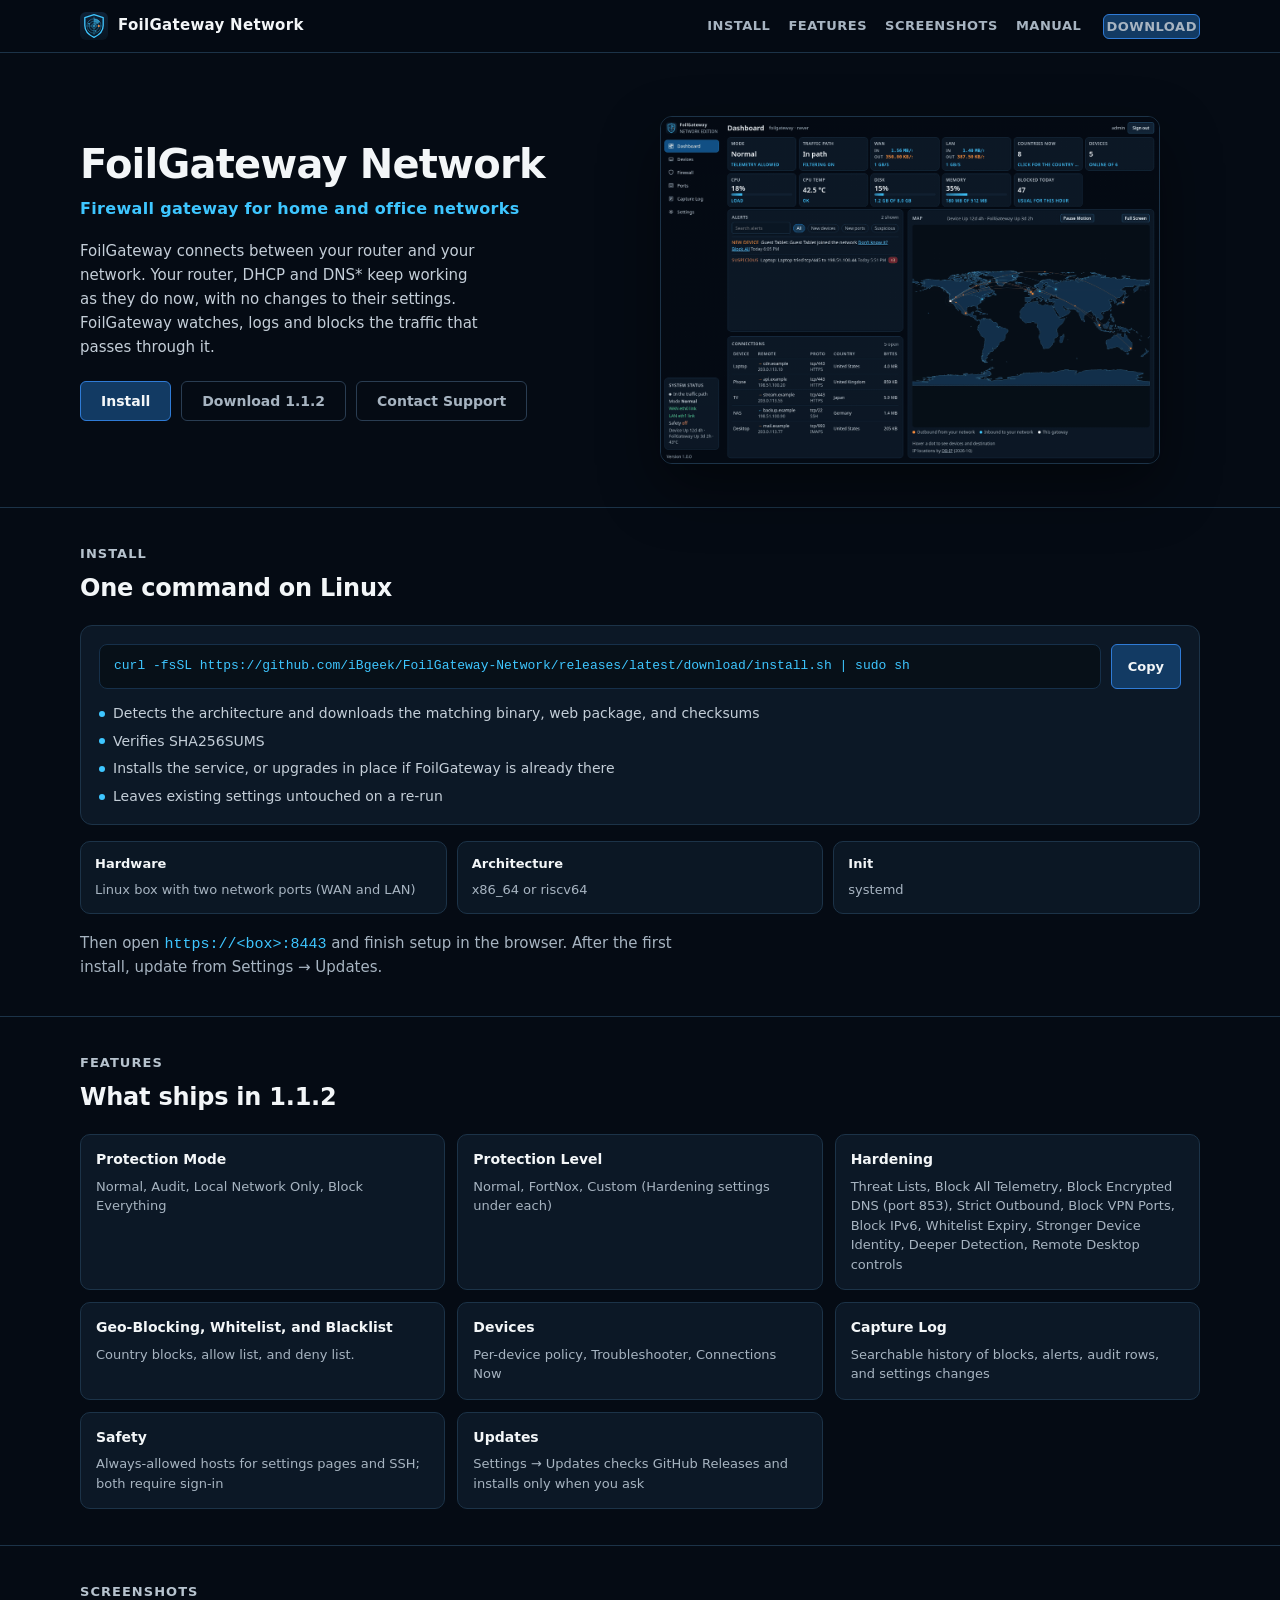
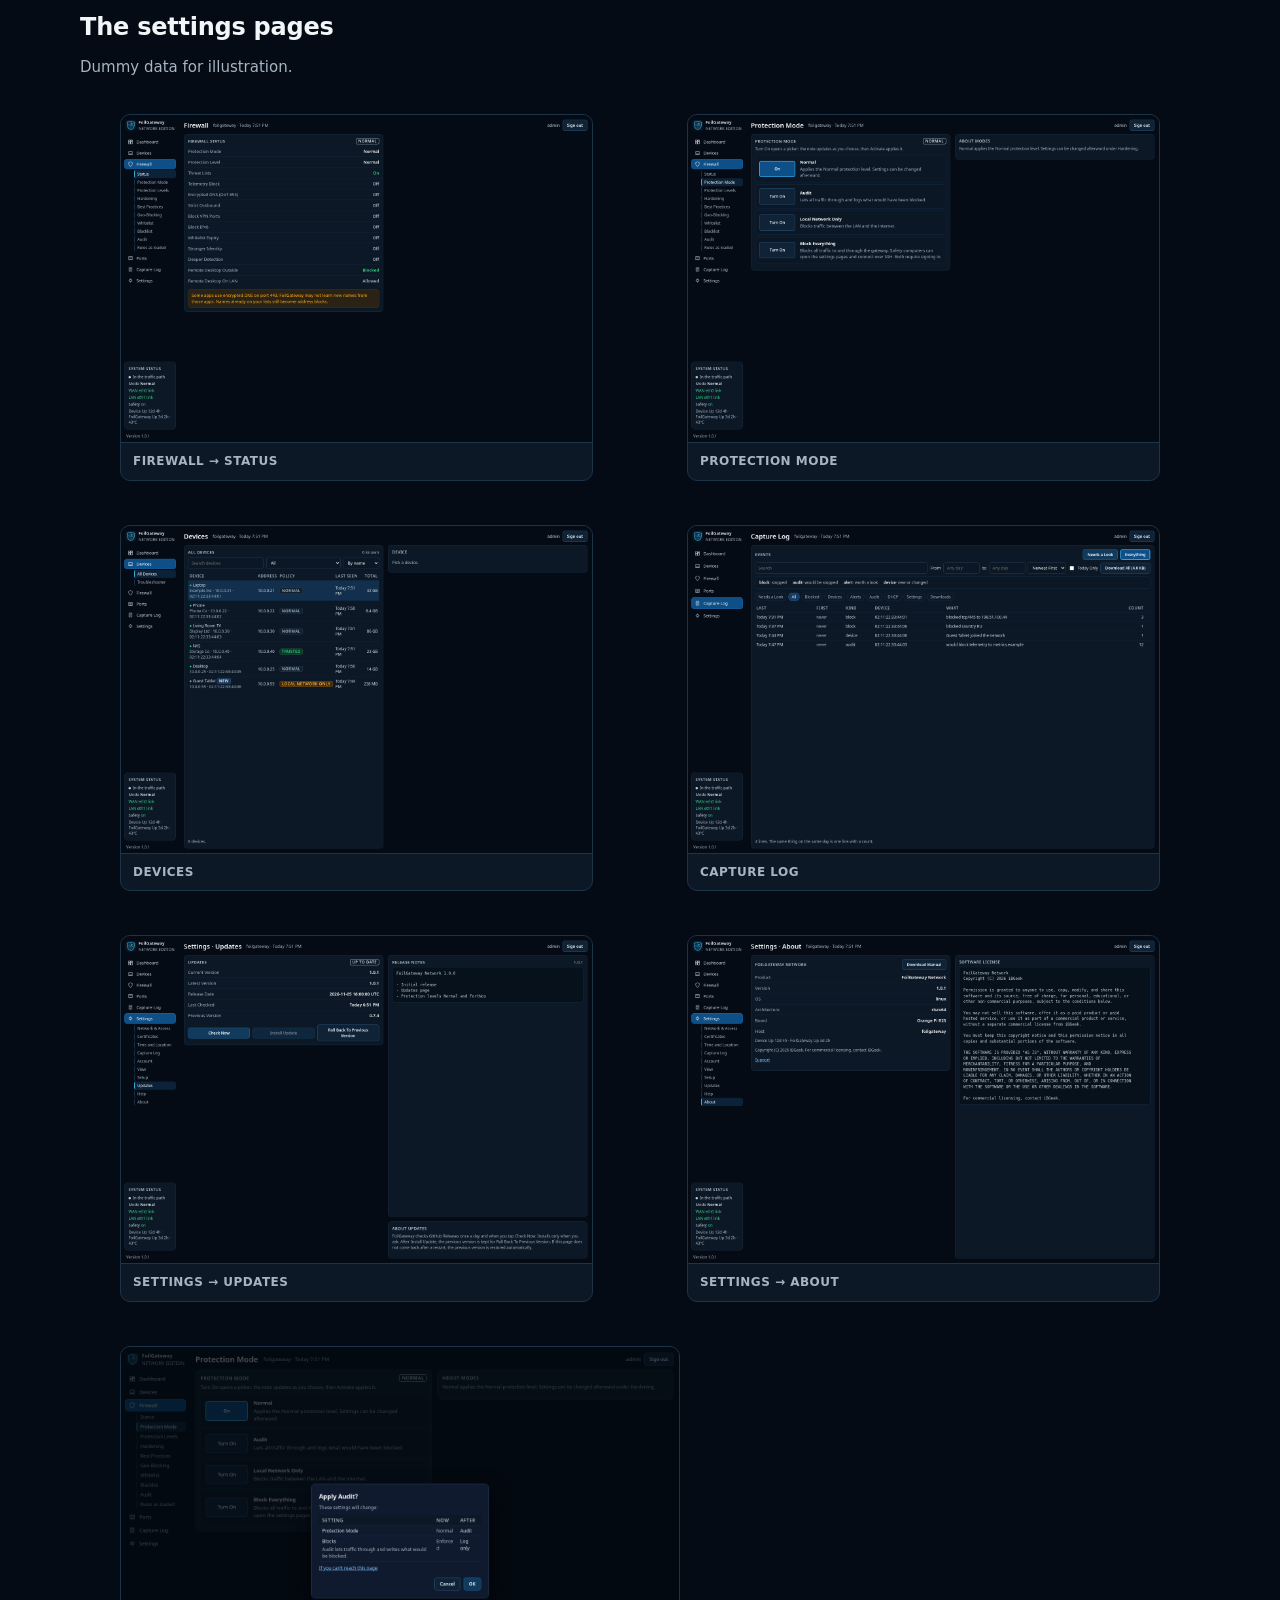
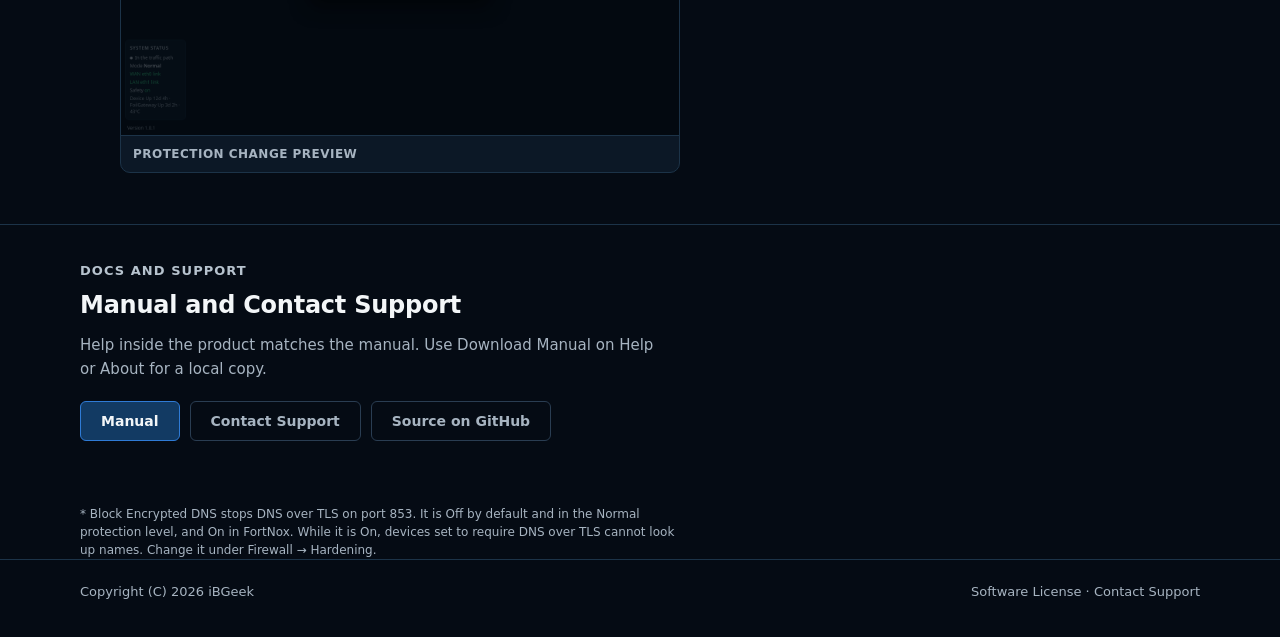
==== commit d249e89b: "FIX improved update notification" ====
--- a/docs/index.html
+++ b/docs/index.html
@@ -536,7 +536,7 @@
       <p class="lede">FoilGateway connects between your router and your network. Your router, DHCP and DNS* keep working as they do now, with no changes to their settings. FoilGateway watches, logs and blocks the traffic that passes through it.</p>
       <div class="hero-acts">
         <a class="btn lg" href="#install">Install</a>
-        <a class="btn lg quiet" href="https://github.com/iBgeek/FoilGateway-Network/releases/latest">Download 1.1.1</a>
+        <a class="btn lg quiet" href="https://github.com/iBgeek/FoilGateway-Network/releases/latest">Download 1.1.2</a>
         <a class="btn lg quiet" href="https://github.com/iBgeek/FoilGateway-Network/discussions/1">Contact Support</a>
       </div>
     </div>
@@ -575,7 +575,7 @@
   <section id="features">
     <div class="wrap">
       <h2>Features</h2>
-      <p class="sec-title">What ships in 1.1.1</p>
+      <p class="sec-title">What ships in 1.1.2</p>
       <div class="features">
         <article class="feat">
           <h3>Protection Mode</h3>
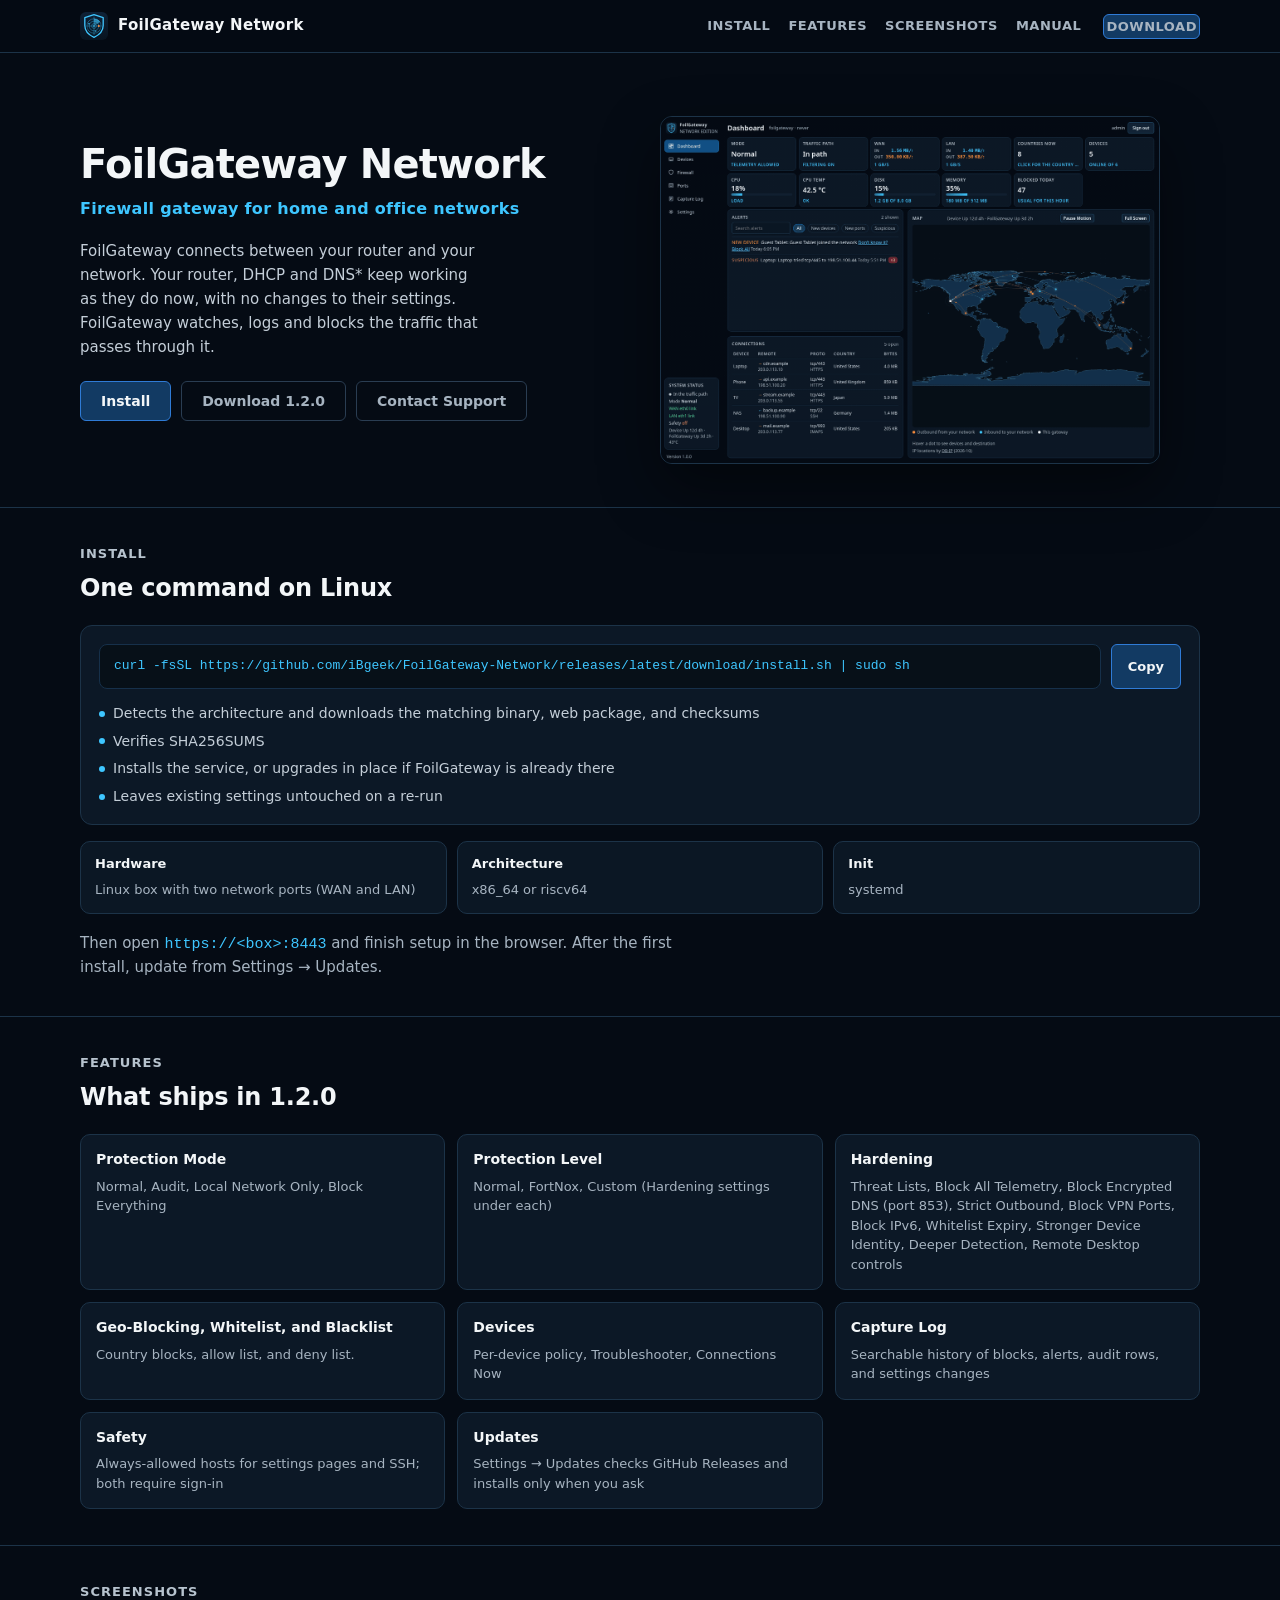
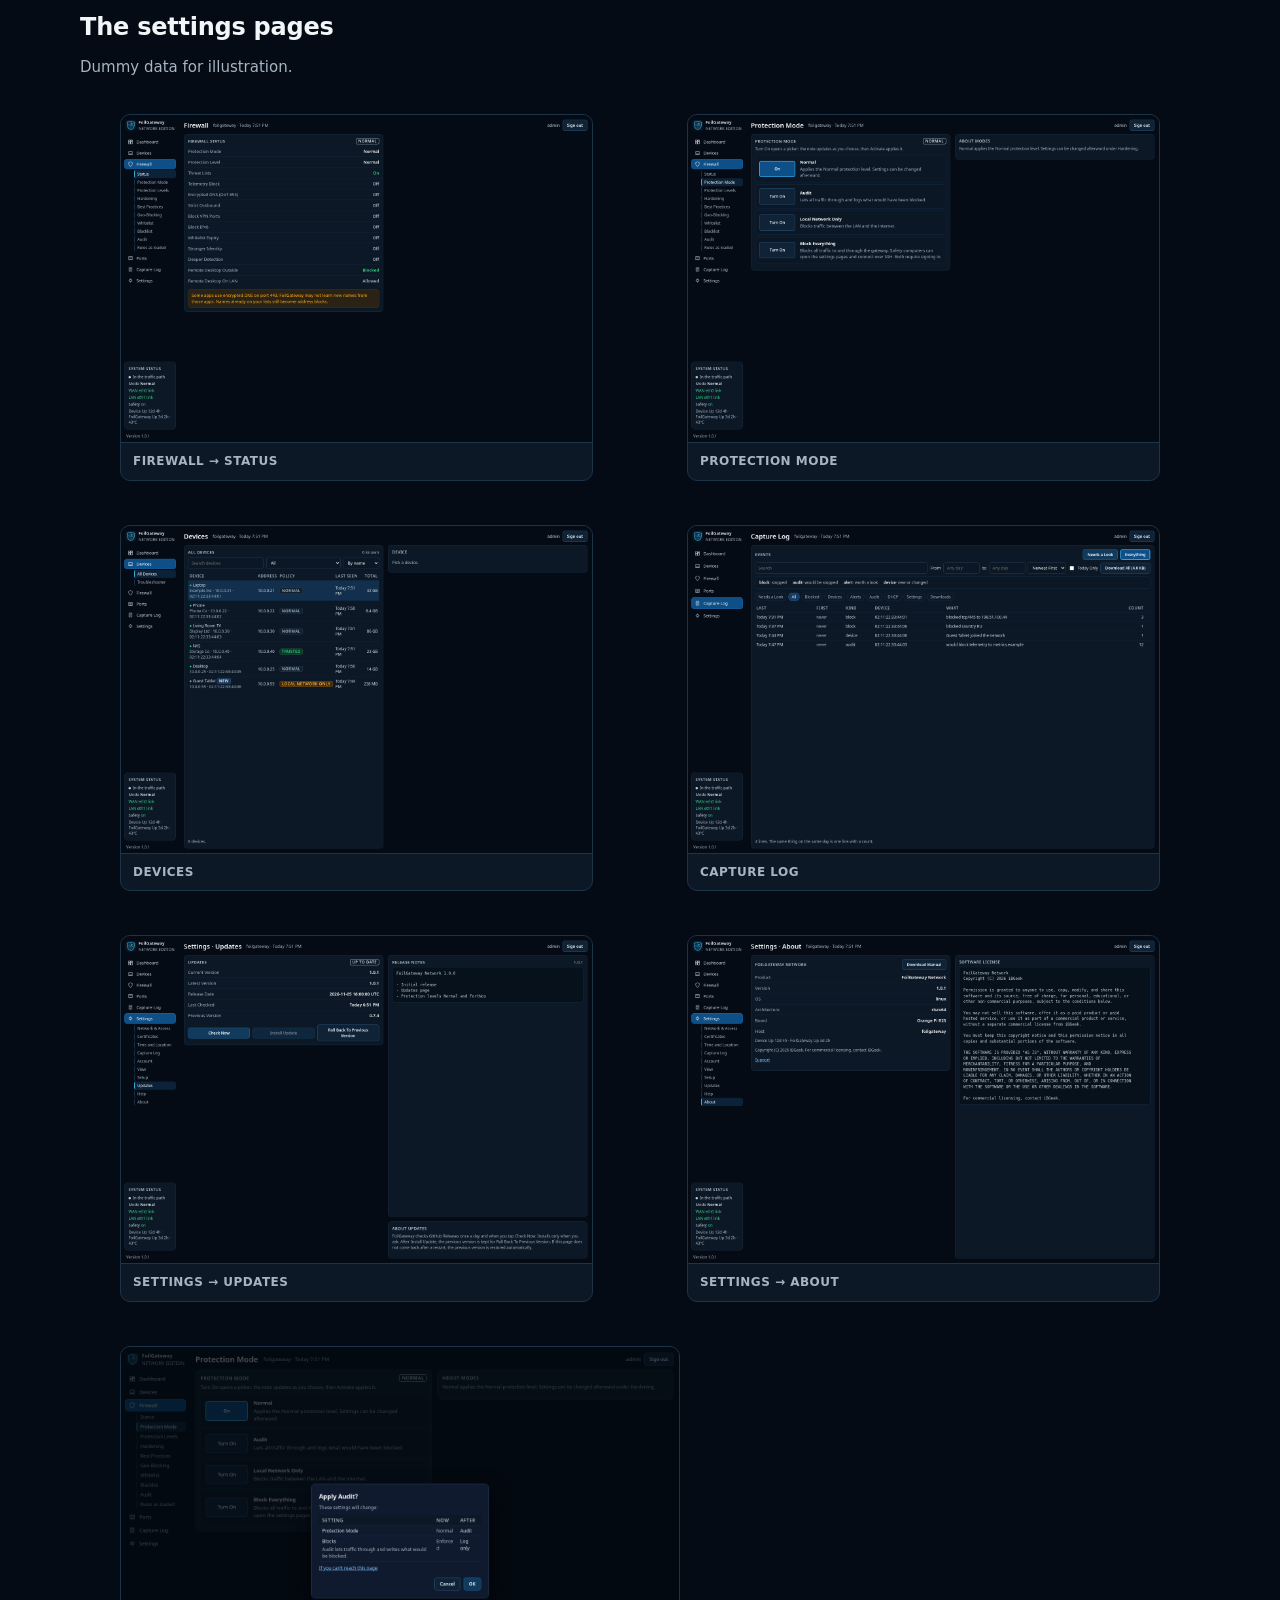
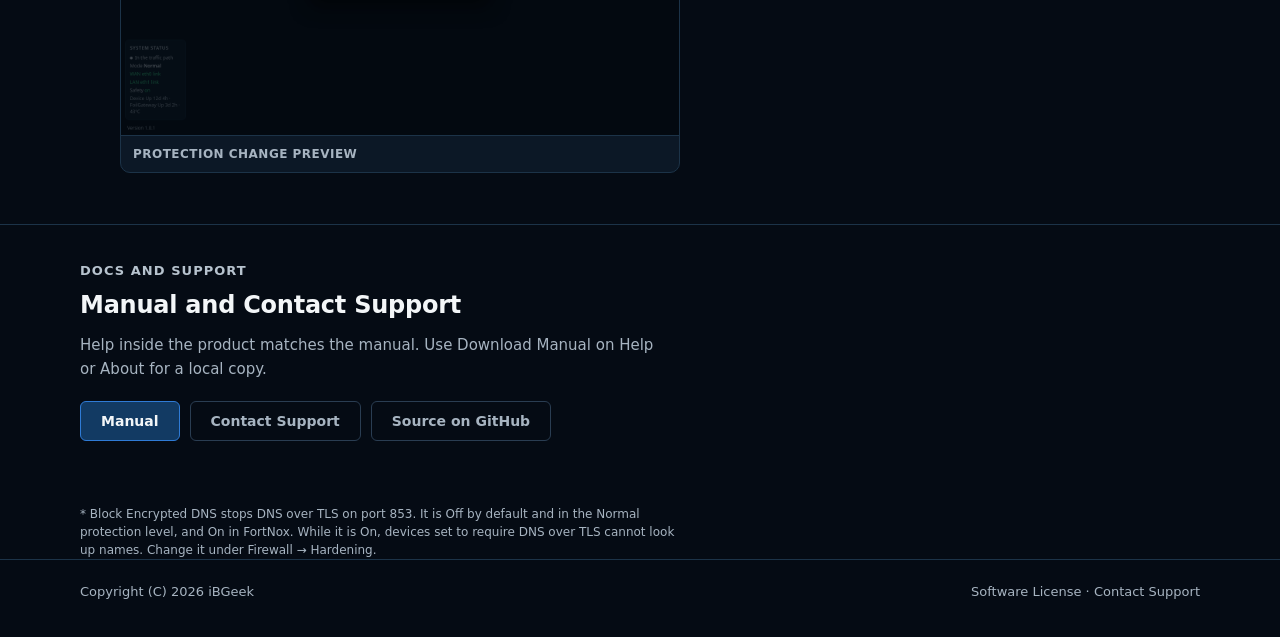
==== commit 12d49723: "New - API New - Custom Access Users with 13 different permissions. New - One-time API keys, stored o" ====
--- a/docs/index.html
+++ b/docs/index.html
@@ -536,7 +536,7 @@
       <p class="lede">FoilGateway connects between your router and your network. Your router, DHCP and DNS* keep working as they do now, with no changes to their settings. FoilGateway watches, logs and blocks the traffic that passes through it.</p>
       <div class="hero-acts">
         <a class="btn lg" href="#install">Install</a>
-        <a class="btn lg quiet" href="https://github.com/iBgeek/FoilGateway-Network/releases/latest">Download 1.1.2</a>
+        <a class="btn lg quiet" href="https://github.com/iBgeek/FoilGateway-Network/releases/latest">Download 1.2.0</a>
         <a class="btn lg quiet" href="https://github.com/iBgeek/FoilGateway-Network/discussions/1">Contact Support</a>
       </div>
     </div>
@@ -575,7 +575,7 @@
   <section id="features">
     <div class="wrap">
       <h2>Features</h2>
-      <p class="sec-title">What ships in 1.1.2</p>
+      <p class="sec-title">What ships in 1.2.0</p>
       <div class="features">
         <article class="feat">
           <h3>Protection Mode</h3>
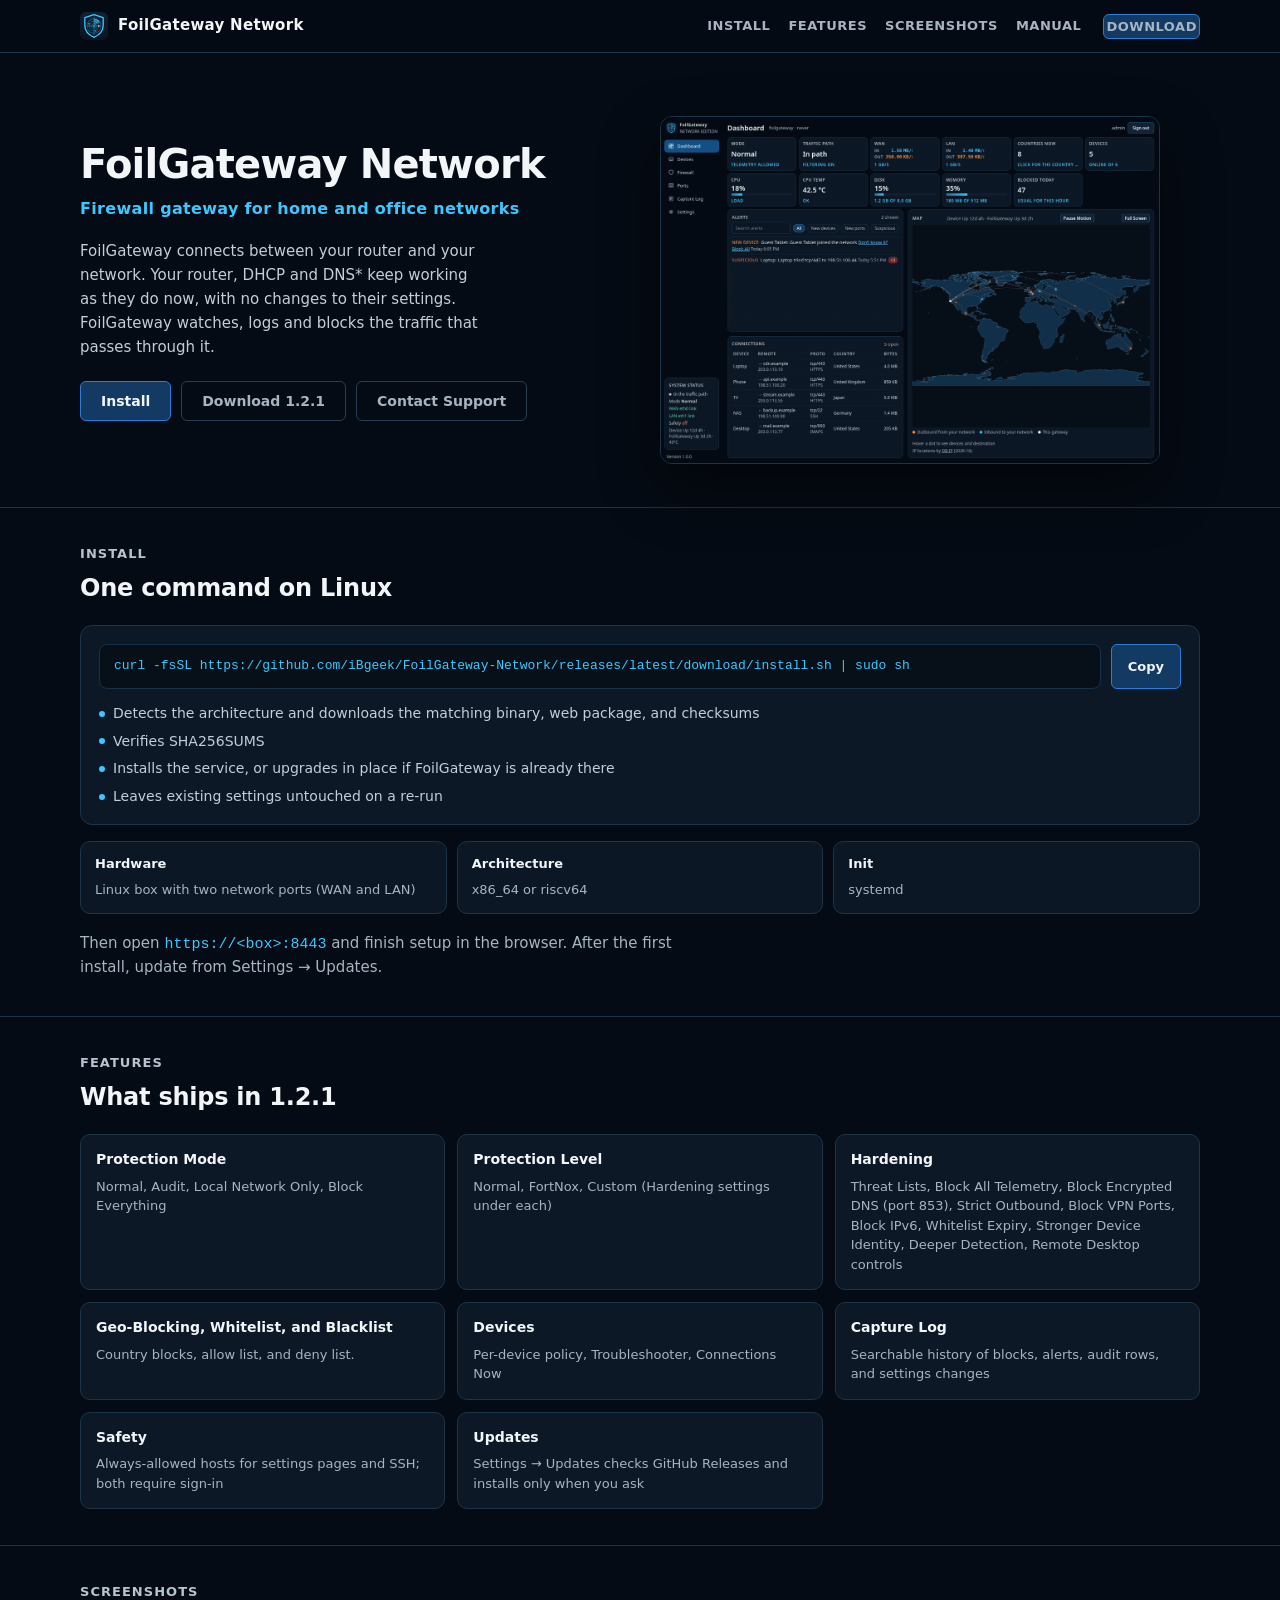
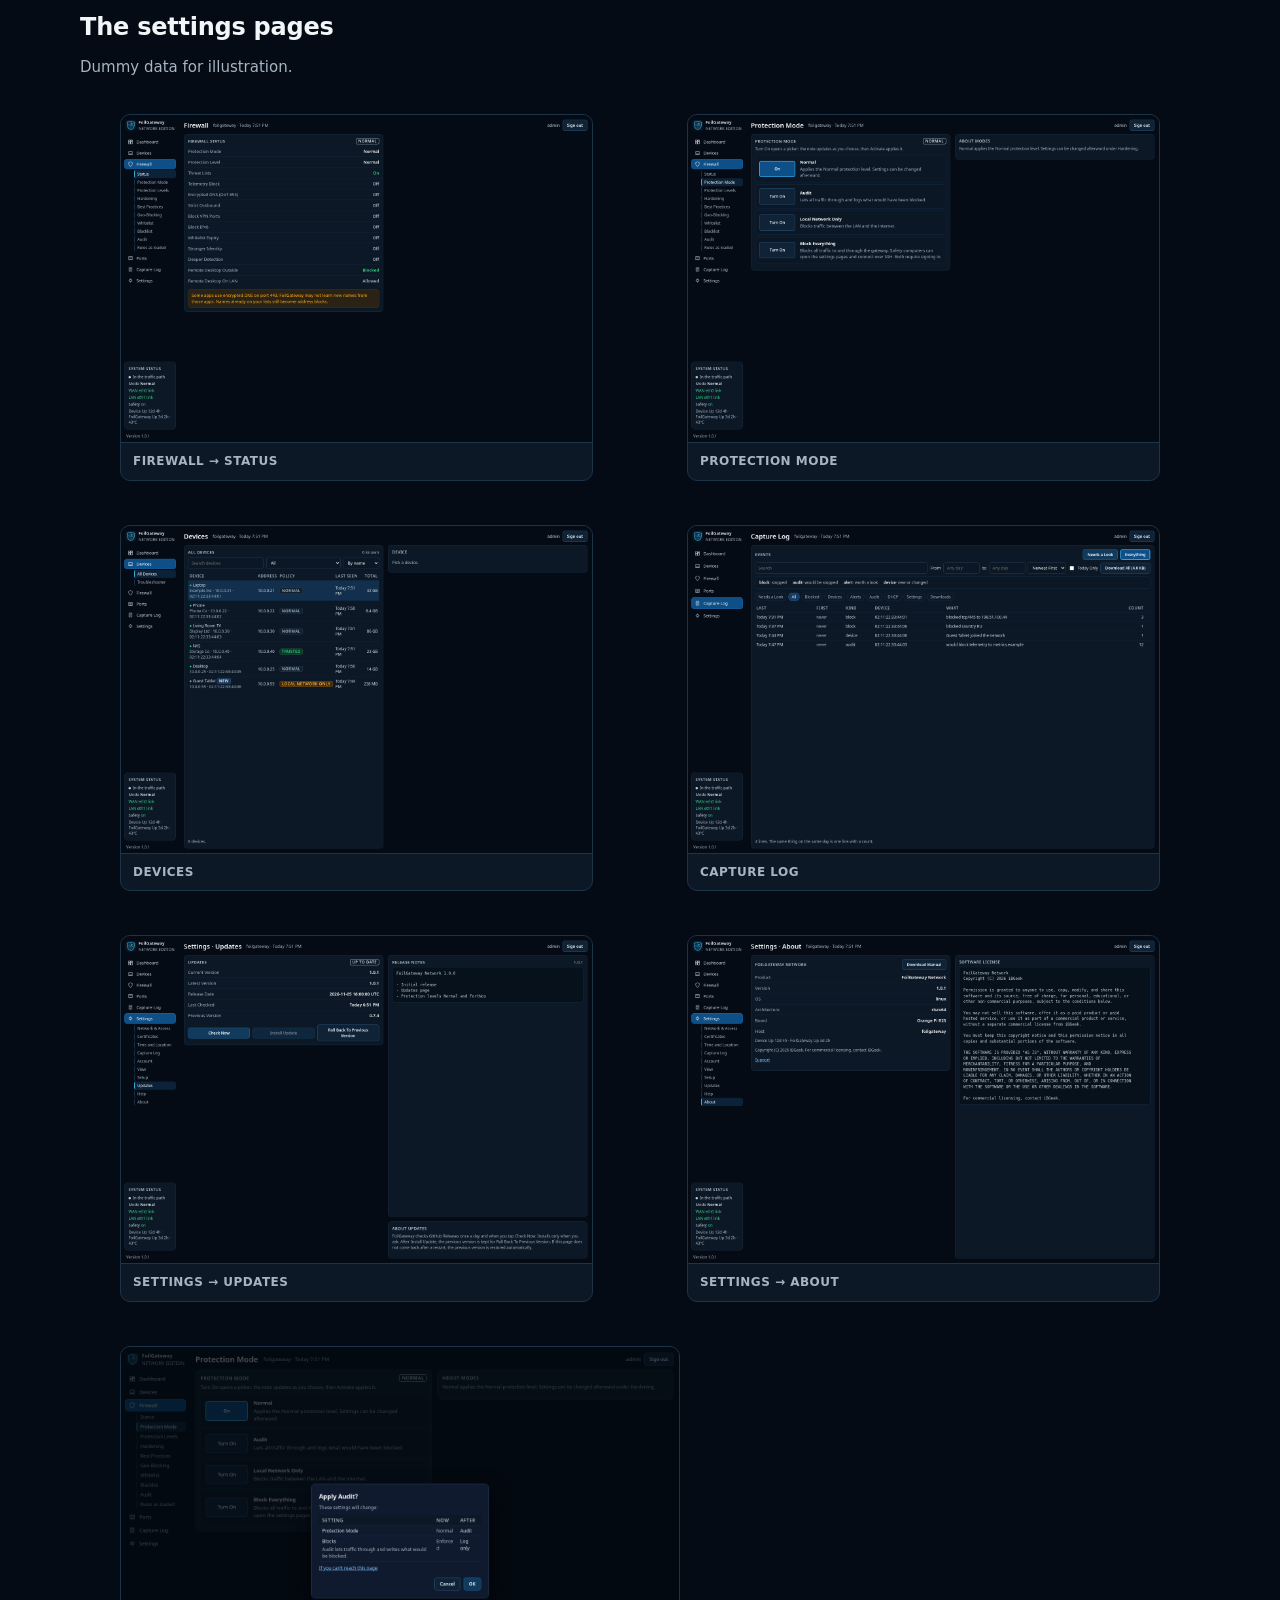
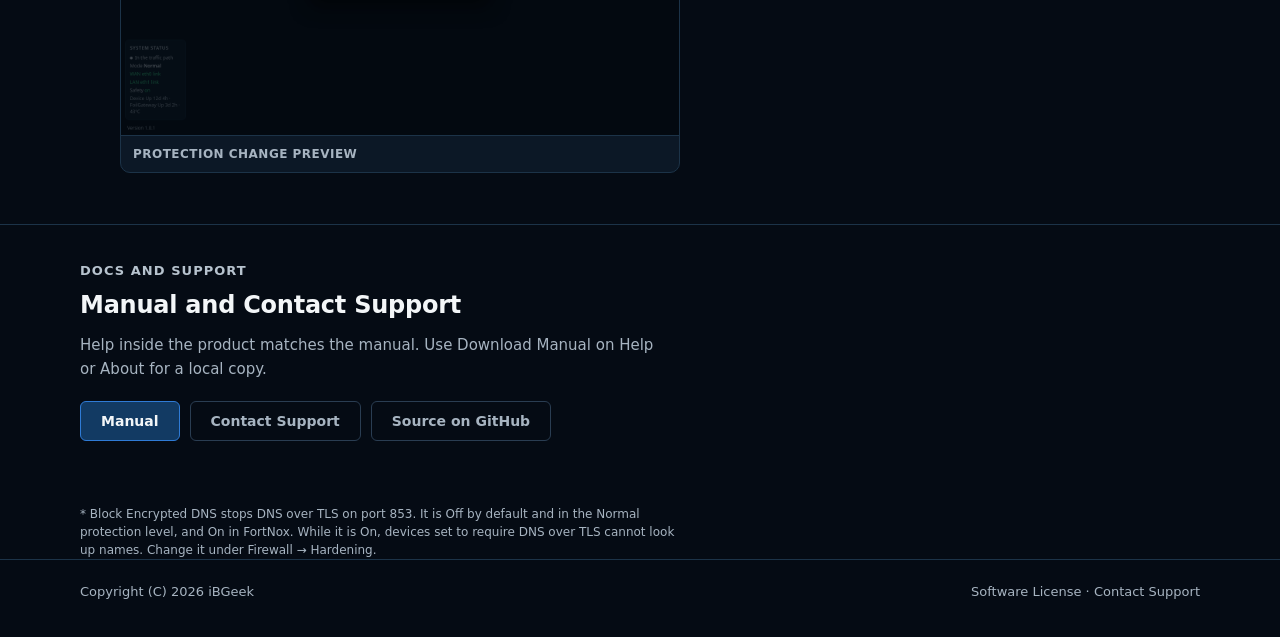
==== commit 9d3de535: "1.2.1" ====
--- a/docs/index.html
+++ b/docs/index.html
@@ -536,7 +536,7 @@
       <p class="lede">FoilGateway connects between your router and your network. Your router, DHCP and DNS* keep working as they do now, with no changes to their settings. FoilGateway watches, logs and blocks the traffic that passes through it.</p>
       <div class="hero-acts">
         <a class="btn lg" href="#install">Install</a>
-        <a class="btn lg quiet" href="https://github.com/iBgeek/FoilGateway-Network/releases/latest">Download 1.2.0</a>
+        <a class="btn lg quiet" href="https://github.com/iBgeek/FoilGateway-Network/releases/latest">Download 1.2.1</a>
         <a class="btn lg quiet" href="https://github.com/iBgeek/FoilGateway-Network/discussions/1">Contact Support</a>
       </div>
     </div>
@@ -575,7 +575,7 @@
   <section id="features">
     <div class="wrap">
       <h2>Features</h2>
-      <p class="sec-title">What ships in 1.2.0</p>
+      <p class="sec-title">What ships in 1.2.1</p>
       <div class="features">
         <article class="feat">
           <h3>Protection Mode</h3>
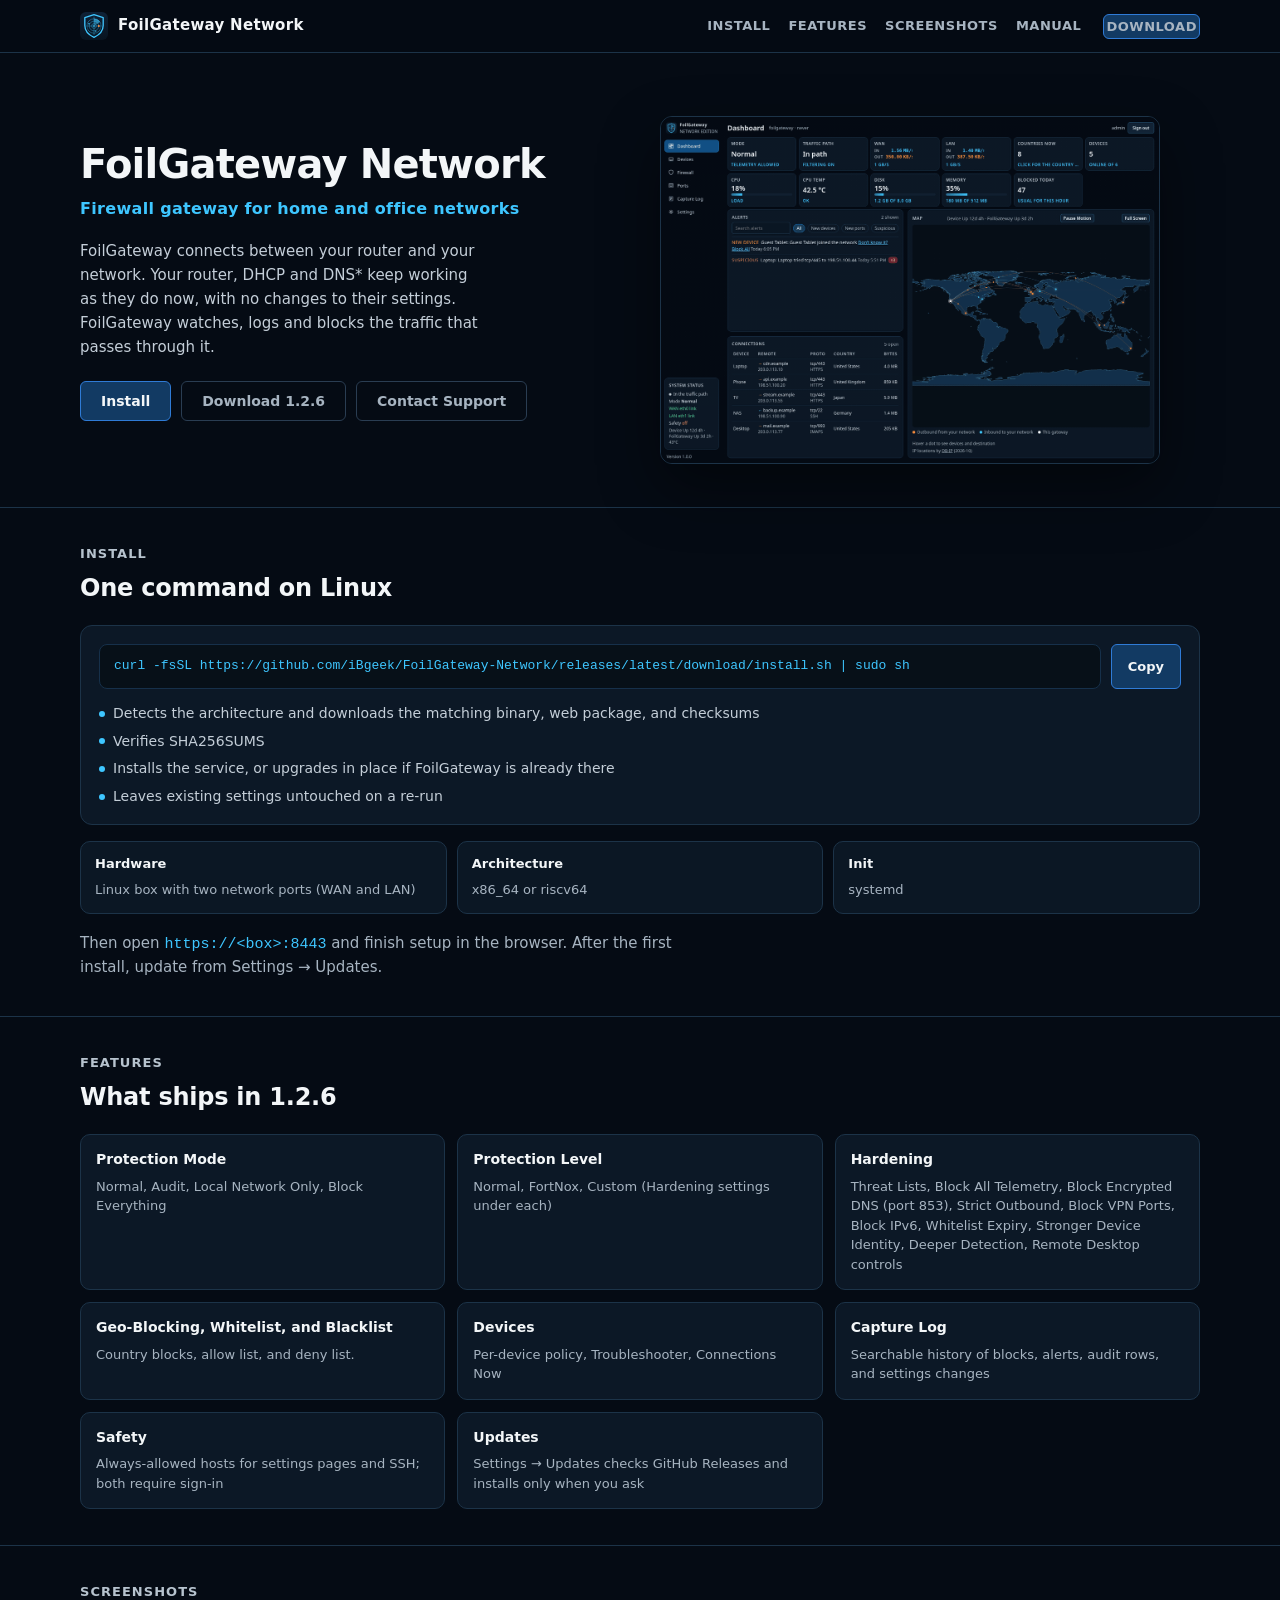
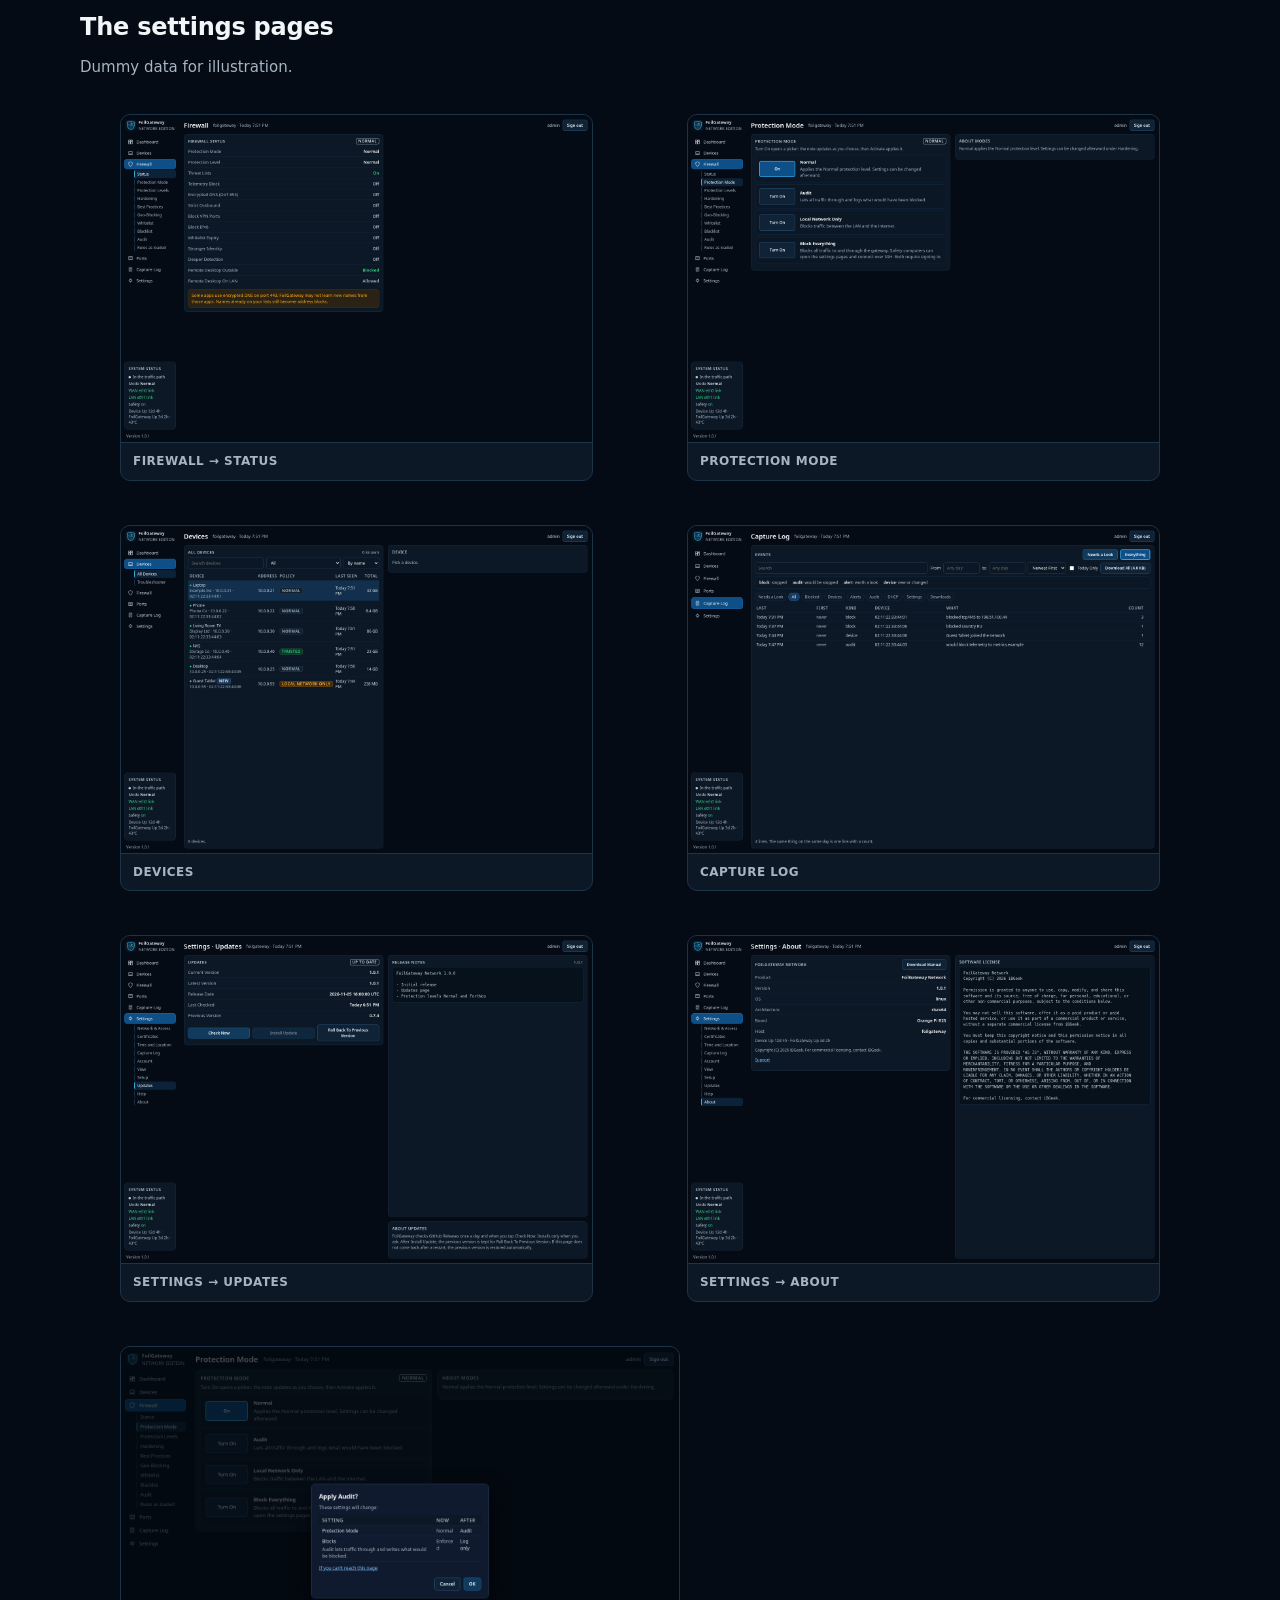
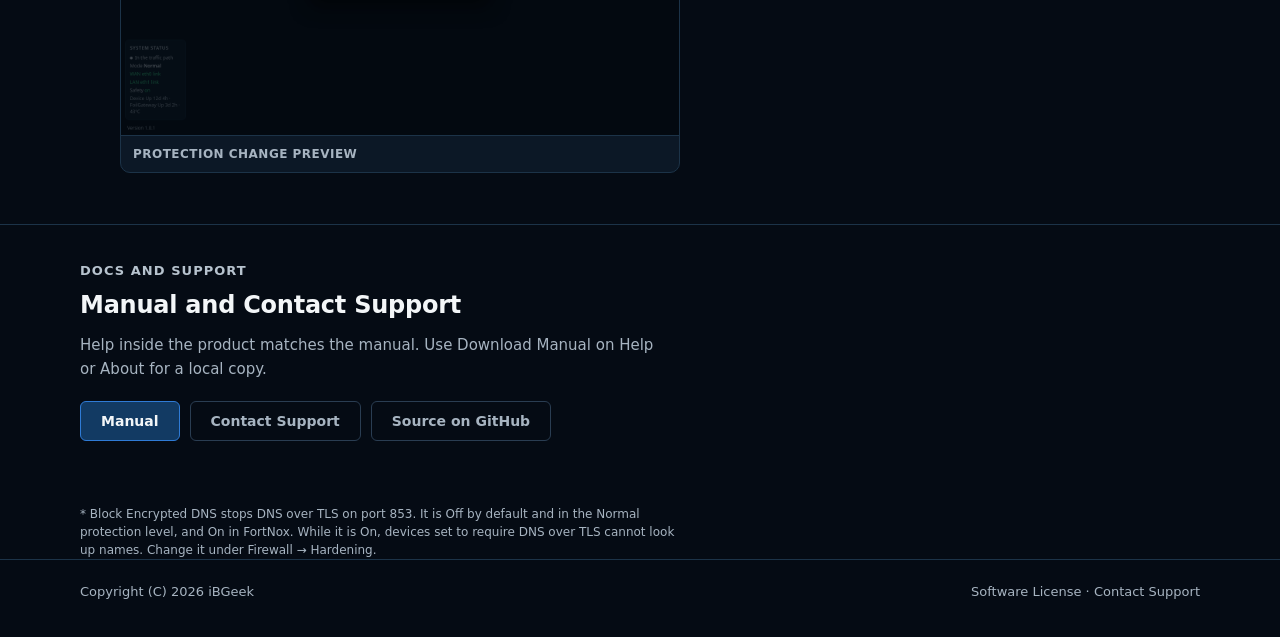
==== commit d06d9bd5: "Fix - General UI Improvements" ====
--- a/docs/index.html
+++ b/docs/index.html
@@ -536,7 +536,7 @@
       <p class="lede">FoilGateway connects between your router and your network. Your router, DHCP and DNS* keep working as they do now, with no changes to their settings. FoilGateway watches, logs and blocks the traffic that passes through it.</p>
       <div class="hero-acts">
         <a class="btn lg" href="#install">Install</a>
-        <a class="btn lg quiet" href="https://github.com/iBgeek/FoilGateway-Network/releases/latest">Download 1.2.1</a>
+        <a class="btn lg quiet" href="https://github.com/iBgeek/FoilGateway-Network/releases/latest">Download 1.2.6</a>
         <a class="btn lg quiet" href="https://github.com/iBgeek/FoilGateway-Network/discussions/1">Contact Support</a>
       </div>
     </div>
@@ -575,7 +575,7 @@
   <section id="features">
     <div class="wrap">
       <h2>Features</h2>
-      <p class="sec-title">What ships in 1.2.1</p>
+      <p class="sec-title">What ships in 1.2.6</p>
       <div class="features">
         <article class="feat">
           <h3>Protection Mode</h3>
